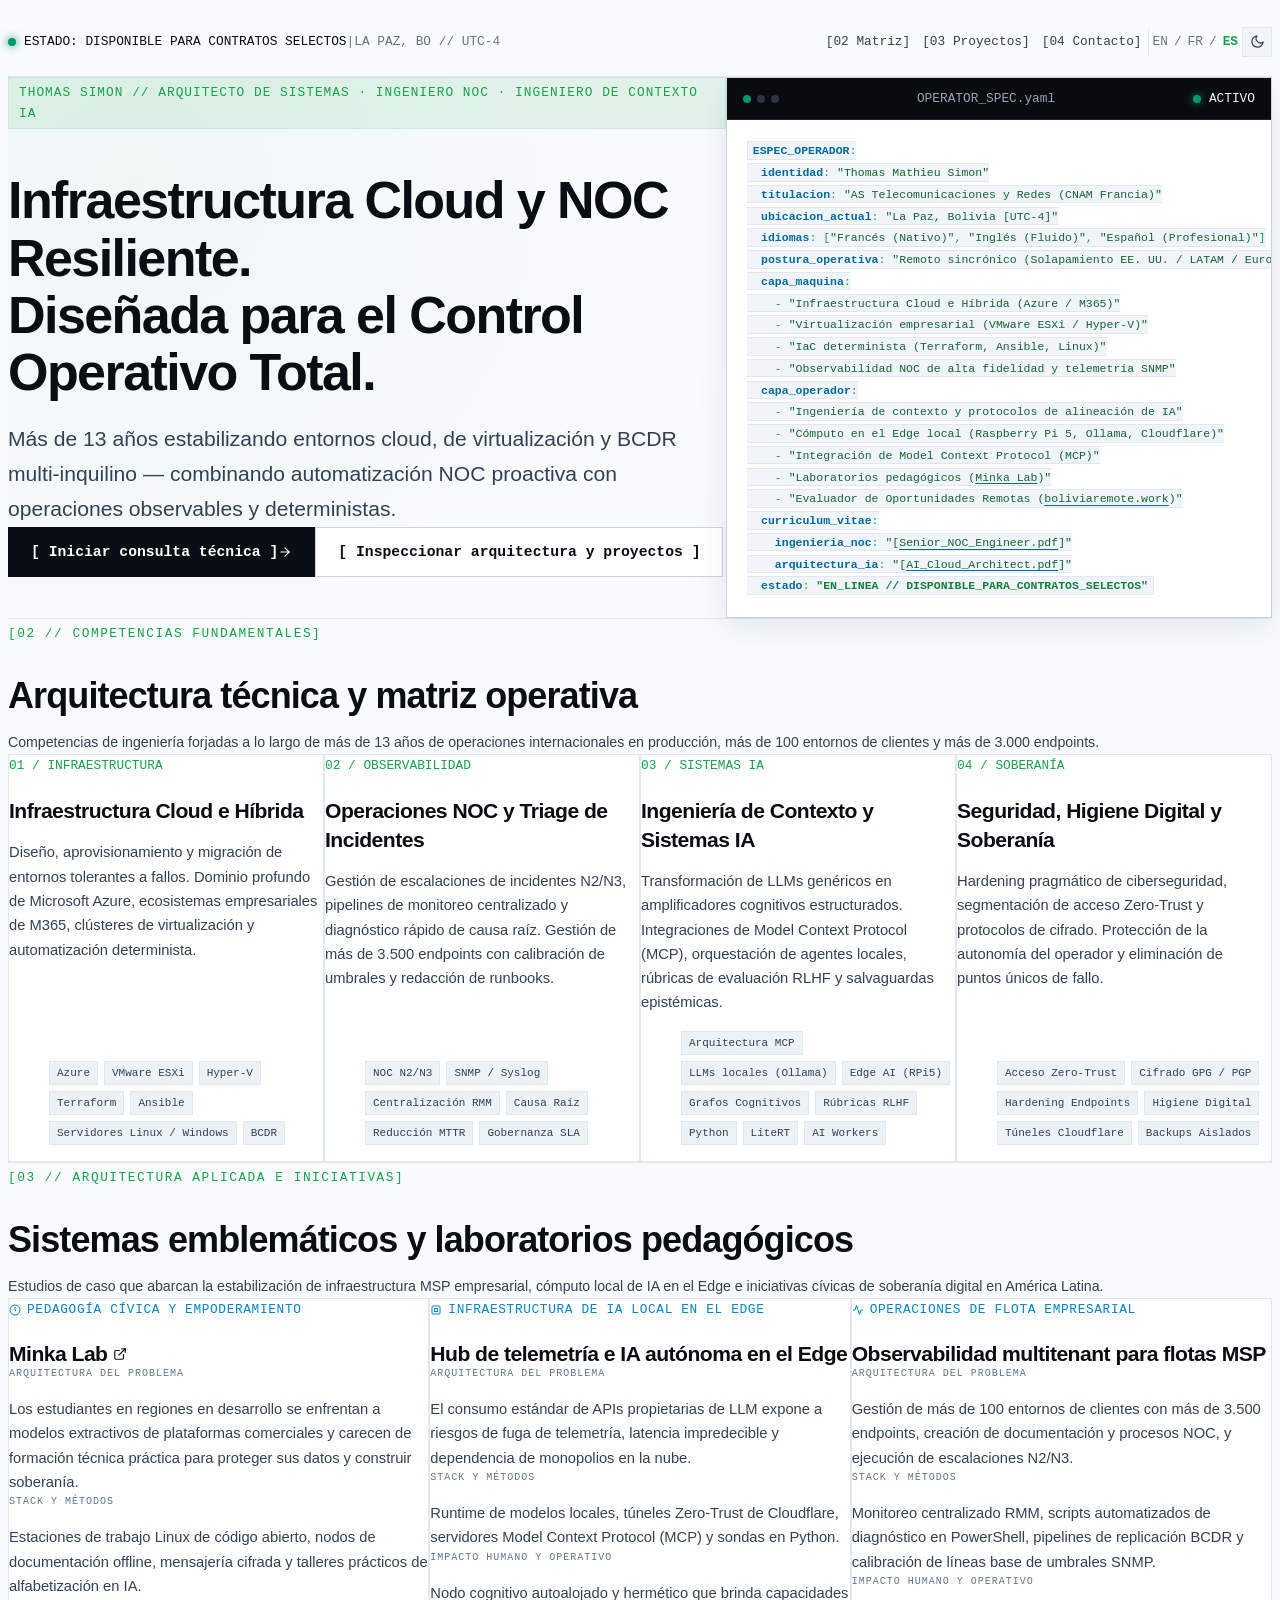
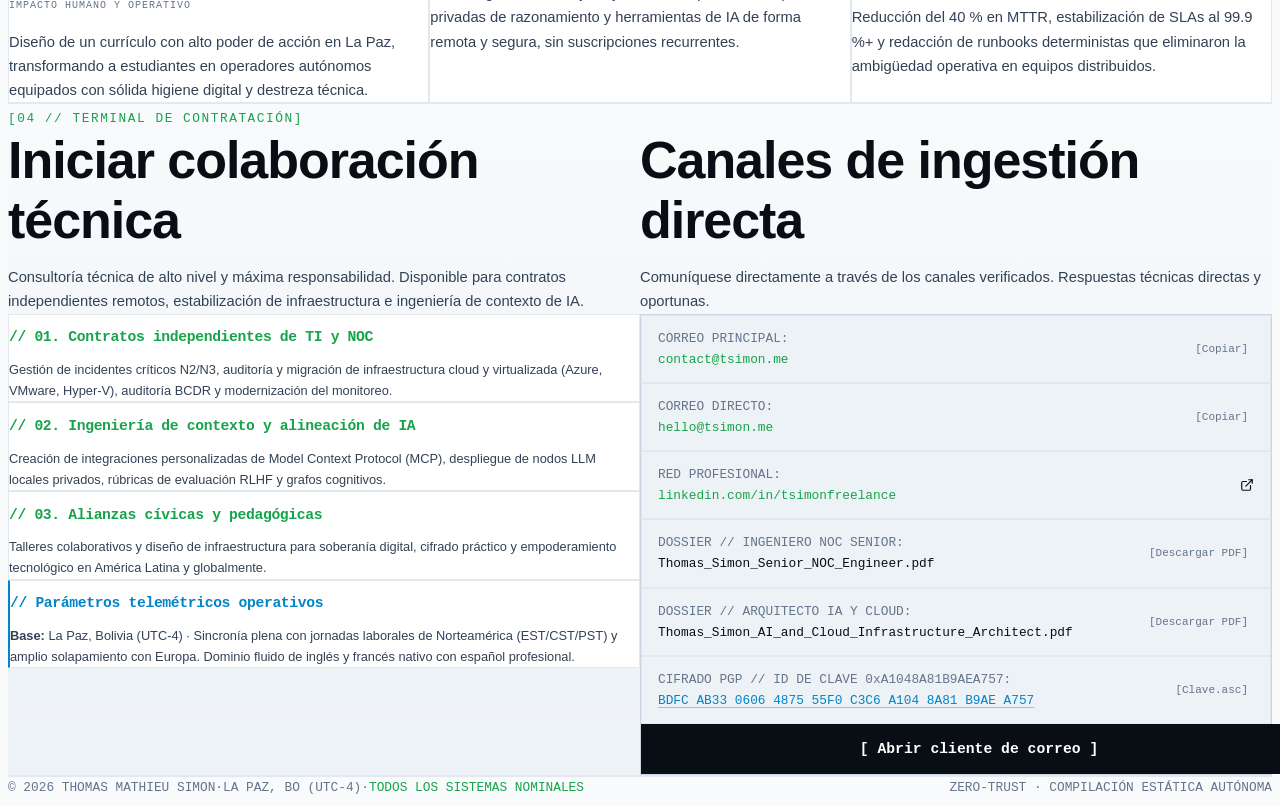
==== es.html @ 47bc8675 "Update EN/FR/ES hero copy, operator spec, footer, and responsive subtitles" ====
<!DOCTYPE html>
<html lang="es">
<head>
  <meta charset="UTF-8">
  <meta name="viewport" content="width=device-width, initial-scale=1.0">
  <title>Thomas Simon · Arquitecto de Sistemas · Ingeniero NOC · Ingeniero de Contexto IA</title>
  <meta name="description" content="Plataforma profesional de Thomas Mathieu Simon. Consultor Senior de TI, Ingeniero NOC y Arquitecto de Sistemas en la intersección de infraestructura cloud resiliente, observabilidad de redes centralizada e ingeniería de contexto de IA alineada al ser humano.">
  <meta name="author" content="Thomas Mathieu Simon">
  <meta name="keywords" content="Thomas Simon, Arquitecto de Sistemas, Ingeniero NOC, Ingeniero de Contexto IA, Infraestructura Cloud, VMware, Azure, MCP, Model Context Protocol, Terraform, Ansible, Linux, Observabilidad, La Paz Bolivia">

  <!-- Open Graph / Meta -->
  <meta property="og:type" content="website">
  <meta property="og:title" content="Thomas Simon · Arquitecto de Sistemas &amp; Ingeniero NOC">
  <meta property="og:description" content="Infraestructura Cloud y NOC Resiliente. Diseñada para el Control Operativo Total.">
  <meta property="og:url" content="https://tsimon.me/es.html">
  <meta property="og:locale" content="es_BO">

  <!-- Multilingual Alternates & Indexing -->
  <link rel="canonical" href="https://tsimon.me/es.html">
  <link rel="alternate" hreflang="en" href="index.html">
  <link rel="alternate" hreflang="fr" href="fr.html">
  <link rel="alternate" hreflang="es" href="es.html">
  <link rel="alternate" hreflang="x-default" href="index.html">
  <link rel="sitemap" type="application/xml" title="Sitemap" href="sitemap.xml">

  <!-- Favicons & App Manifest -->
  <link rel="icon" type="image/png" href="favicon-96x96.png" sizes="96x96">
  <link rel="icon" type="image/svg+xml" href="favicon.svg">
  <link rel="shortcut icon" href="favicon.ico">
  <link rel="apple-touch-icon" sizes="180x180" href="apple-touch-icon.png">
  <link rel="manifest" href="site.webmanifest">
  <meta name="theme-color" content="#090b0e">

  <!-- Anti-flicker Theme Ingestion -->
  <script>
    (function() {
      try {
        var saved = localStorage.getItem('tsimon-theme');
        var prefersLight = window.matchMedia && window.matchMedia('(prefers-color-scheme: light)').matches;
        if (saved === 'light' || (!saved && prefersLight)) {
          document.documentElement.setAttribute('data-theme', 'light');
        } else {
          document.documentElement.setAttribute('data-theme', 'dark');
        }
      } catch (e) {
        document.documentElement.setAttribute('data-theme', 'dark');
      }
    })();
  </script>

  <!-- Stylesheet -->
  <link rel="stylesheet" href="style.css">
</head>
<body>

  <!-- =========================================================================
       SECTION [00]: TOP UTILITY BAR & TELEMETRY
       ========================================================================= -->
  <header role="banner" class="top-bar">
    <div class="container">
      <div class="top-bar-inner">
        <div class="status-telemetry">
          <div class="status-pill" title="Disponibilidad operativa">
            <span class="status-indicator" aria-hidden="true"></span>
            <span>ESTADO: DISPONIBLE PARA CONTRATOS SELECTOS</span>
          </div>
          <span class="telemetry-meta" aria-hidden="true">|</span>
          <div class="telemetry-meta">
            <span>LA PAZ, BO // </span><span id="utc-clock">UTC-4</span>
          </div>
        </div>

        <nav class="top-nav" aria-label="Navegación principal">
          <ul class="top-nav-list">
            <li><a href="#matrix" class="top-nav-link">[02 Matriz]</a></li>
            <li><a href="#projects" class="top-nav-link">[03 Proyectos]</a></li>
            <li><a href="#contact" class="top-nav-link">[04 Contacto]</a></li>
          </ul>

          <div class="lang-indicator" title="Cambiar idioma">
            <a href="index.html" aria-label="English">EN</a> /
            <a href="fr.html" aria-label="Français">FR</a> /
            <a href="es.html" class="active" aria-label="Español">ES</a>
          </div>

          <button id="theme-toggle" class="theme-toggle-btn" aria-label="Cambiar a modo claro" title="Cambiar tema">
            <!-- Icono Sol (modo oscuro) -->
            <svg class="theme-icon-sun" width="15" height="15" viewBox="0 0 24 24" fill="none" stroke="currentColor" stroke-width="2" stroke-linecap="round" stroke-linejoin="round" aria-hidden="true">
              <circle cx="12" cy="12" r="5"></circle>
              <line x1="12" y1="1" x2="12" y2="3"></line>
              <line x1="12" y1="21" x2="12" y2="23"></line>
              <line x1="4.22" y1="4.22" x2="5.64" y2="5.64"></line>
              <line x1="18.36" y1="18.36" x2="19.78" y2="19.78"></line>
              <line x1="1" y1="12" x2="3" y2="12"></line>
              <line x1="21" y1="12" x2="23" y2="12"></line>
              <line x1="4.22" y1="19.78" x2="5.64" y2="18.36"></line>
              <line x1="18.36" y1="5.64" x2="19.78" y2="4.22"></line>
            </svg>
            <!-- Icono Luna (modo claro) -->
            <svg class="theme-icon-moon" width="15" height="15" viewBox="0 0 24 24" fill="none" stroke="currentColor" stroke-width="2" stroke-linecap="round" stroke-linejoin="round" aria-hidden="true">
              <path d="M21 12.79A9 9 0 1 1 11.21 3 7 7 0 0 0 21 12.79z"></path>
            </svg>
          </button>
        </nav>
      </div>
    </div>
  </header>

  <main id="main-content">

    <!-- =======================================================================
         SECTION [01]: HERO & POSITIONING HEADER
         ======================================================================= -->
    <section id="hero" class="hero-section" aria-labelledby="hero-heading">
      <div class="container">
        <div class="hero-grid">
          <div class="hero-content">
            <span class="hero-eyebrow">
              THOMAS SIMON // ARQUITECTO DE SISTEMAS · INGENIERO NOC · INGENIERO DE CONTEXTO IA
            </span>
            <h1 id="hero-heading" class="hero-title">
              Infraestructura Cloud y NOC Resiliente.<br>
              Diseñada para el Control Operativo Total.
            </h1>
            <p class="hero-lead">
              Más de 13 años estabilizando entornos cloud, de virtualización y BCDR multi-inquilino — combinando automatización NOC proactiva con operaciones observables y deterministas.
            </p>
            <div class="hero-actions">
              <a href="#contact" class="btn btn-primary">
                <span>[ Iniciar consulta técnica ]</span>
                <svg width="14" height="14" viewBox="0 0 24 24" fill="none" stroke="currentColor" stroke-width="2" stroke-linecap="round" stroke-linejoin="round" aria-hidden="true"><line x1="5" y1="12" x2="19" y2="12"></line><polyline points="12 5 19 12 12 19"></polyline></svg>
              </a>
              <a href="#projects" class="btn btn-secondary">
                <span>[ Inspeccionar arquitectura y proyectos ]</span>
              </a>
            </div>
          </div>

          <!-- Operator Specification Telemetry Card -->
          <aside class="operator-card" aria-label="Especificación del Operador">
            <div class="operator-card-header">
              <div class="terminal-dots" aria-hidden="true">
                <span class="terminal-dot active"></span>
                <span class="terminal-dot"></span>
                <span class="terminal-dot"></span>
              </div>
              <span>OPERATOR_SPEC.yaml</span>
              <span class="status-pill"><span class="status-indicator"></span>ACTIVO</span>
            </div>
            <pre class="operator-code-block"><code><span class="key">ESPEC_OPERADOR</span>:
  <span class="key">identidad</span>: <span class="string">"Thomas Mathieu Simon"</span>
  <span class="key">titulacion</span>: <span class="string">"AS Telecomunicaciones y Redes (CNAM Francia)"</span>
  <span class="key">ubicacion_actual</span>: <span class="string">"La Paz, Bolivia [UTC-4]"</span>
  <span class="key">idiomas</span>: [<span class="string">"Francés (Nativo)"</span>, <span class="string">"Inglés (Fluido)"</span>, <span class="string">"Español (Profesional)"</span>]
  <span class="key">postura_operativa</span>: <span class="string">"Remoto sincrónico (Solapamiento EE. UU. / LATAM / Europa)"</span>
  <span class="key">capa_maquina</span>:
    - <span class="string">"Infraestructura Cloud e Híbrida (Azure / M365)"</span>
    - <span class="string">"Virtualización empresarial (VMware ESXi / Hyper-V)"</span>
    - <span class="string">"IaC determinista (Terraform, Ansible, Linux)"</span>
    - <span class="string">"Observabilidad NOC de alta fidelidad y telemetría SNMP"</span>
  <span class="key">capa_operador</span>:
    - <span class="string">"Ingeniería de contexto y protocolos de alineación de IA"</span>
    - <span class="string">"Cómputo en el Edge local (Raspberry Pi 5, Ollama, Cloudflare)"</span>
    - <span class="string">"Integración de Model Context Protocol (MCP)"</span>
    - <span class="string">"Laboratorios pedagógicos (<a href="https://minkalab.net" target="_blank" rel="noopener noreferrer" class="code-link" title="Visitar Minka Lab">Minka Lab</a>)"</span>
    - <span class="string">"Evaluador de Oportunidades Remotas (<a href="https://boliviaremote.work" target="_blank" rel="noopener noreferrer" class="code-link" title="Visitar boliviaremote.work">boliviaremote.work</a>)"</span>
  <span class="key">curriculum_vitae</span>:
    <span class="key">ingenieria_noc</span>: <span class="string">"[<a href="assets/Thomas_Simon_Senior_NOC_Engineer.pdf" download class="code-link" title="Descargar CV Ingeniero NOC Senior (PDF)">Senior_NOC_Engineer.pdf</a>]"</span>
    <span class="key">arquitectura_ia</span>: <span class="string">"[<a href="assets/Thomas_Simon_AI_and_Cloud_Infrastructure_Architect.pdf" download class="code-link" title="Descargar CV Arquitecto IA y Cloud (PDF)">AI_Cloud_Architect.pdf</a>]"</span>
  <span class="key">estado</span>: <span class="highlight">"EN_LINEA // DISPONIBLE_PARA_CONTRATOS_SELECTOS"</span></code></pre>
          </aside>
        </div>
      </div>
    </section>

    <!-- =======================================================================
         SECTION [02]: CORE COMPETENCIES MATRIX
         ======================================================================= -->
    <section id="matrix" class="section-wrapper" aria-labelledby="matrix-heading">
      <div class="container">
        <header class="section-header">
          <span class="section-tag">[02 // COMPETENCIAS FUNDAMENTALES]</span>
          <h2 id="matrix-heading">Arquitectura técnica y matriz operativa</h2>
          <p class="section-subtitle">
            Competencias de ingeniería forjadas a lo largo de más de 13 años de operaciones internacionales en producción, más de 100 entornos de clientes y más de 3.000 endpoints.
          </p>
        </header>

        <div class="matrix-grid">
          <!-- Pillar 1 -->
          <article class="matrix-card">
            <span class="matrix-card-num">01 / INFRAESTRUCTURA</span>
            <h3 class="matrix-card-title">Infraestructura Cloud e Híbrida</h3>
            <p class="matrix-card-desc">
              Diseño, aprovisionamiento y migración de entornos tolerantes a fallos. Dominio profundo de Microsoft Azure, ecosistemas empresariales de M365, clústeres de virtualización y automatización determinista.
            </p>
            <ul class="tech-tags" aria-label="Tecnologías Cloud e Infraestructura">
              <li class="tech-tag">Azure</li>
              <li class="tech-tag">VMware ESXi</li>
              <li class="tech-tag">Hyper-V</li>
              <li class="tech-tag">Terraform</li>
              <li class="tech-tag">Ansible</li>
              <li class="tech-tag">Servidores Linux / Windows</li>
              <li class="tech-tag">BCDR</li>
            </ul>
          </article>

          <!-- Pillar 2 -->
          <article class="matrix-card">
            <span class="matrix-card-num">02 / OBSERVABILIDAD</span>
            <h3 class="matrix-card-title">Operaciones NOC y Triage de Incidentes</h3>
            <p class="matrix-card-desc">
              Gestión de escalaciones de incidentes N2/N3, pipelines de monitoreo centralizado y diagnóstico rápido de causa raíz. Gestión de más de 3.500 endpoints con calibración de umbrales y redacción de runbooks.
            </p>
            <ul class="tech-tags" aria-label="Tecnologías de Observabilidad y NOC">
              <li class="tech-tag">NOC N2/N3</li>
              <li class="tech-tag">SNMP / Syslog</li>
              <li class="tech-tag">Centralización RMM</li>
              <li class="tech-tag">Causa Raíz</li>
              <li class="tech-tag">Reducción MTTR</li>
              <li class="tech-tag">Gobernanza SLA</li>
            </ul>
          </article>

          <!-- Pillar 3 -->
          <article class="matrix-card">
            <span class="matrix-card-num">03 / SISTEMAS IA</span>
            <h3 class="matrix-card-title">Ingeniería de Contexto y Sistemas IA</h3>
            <p class="matrix-card-desc">
              Transformación de LLMs genéricos en amplificadores cognitivos estructurados. Integraciones de Model Context Protocol (MCP), orquestación de agentes locales, rúbricas de evaluación RLHF y salvaguardas epistémicas.
            </p>
            <ul class="tech-tags" aria-label="Tecnologías de Sistemas IA">
              <li class="tech-tag">Arquitectura MCP</li>
              <li class="tech-tag">LLMs locales (Ollama)</li>
              <li class="tech-tag">Edge AI (RPi5)</li>
              <li class="tech-tag">Grafos Cognitivos</li>
              <li class="tech-tag">Rúbricas RLHF</li>
              <li class="tech-tag">Python</li>
              <li class="tech-tag">LiteRT</li>
              <li class="tech-tag">AI Workers</li>
            </ul>
          </article>

          <!-- Pillar 4 -->
          <article class="matrix-card">
            <span class="matrix-card-num">04 / SOBERANÍA</span>
            <h3 class="matrix-card-title">Seguridad, Higiene Digital y Soberanía</h3>
            <p class="matrix-card-desc">
              Hardening pragmático de ciberseguridad, segmentación de acceso Zero-Trust y protocolos de cifrado. Protección de la autonomía del operador y eliminación de puntos únicos de fallo.
            </p>
            <ul class="tech-tags" aria-label="Tecnologías de Seguridad y Soberanía">
              <li class="tech-tag">Acceso Zero-Trust</li>
              <li class="tech-tag">Cifrado GPG / PGP</li>
              <li class="tech-tag">Hardening Endpoints</li>
              <li class="tech-tag">Higiene Digital</li>
              <li class="tech-tag">Túneles Cloudflare</li>
              <li class="tech-tag">Backups Aislados</li>
            </ul>
          </article>
        </div>
      </div>
    </section>

    <!-- =======================================================================
         SECTION [03]: FEATURED PROJECTS & LAB INITIATIVES
         ======================================================================= -->
    <section id="projects" class="section-wrapper" aria-labelledby="projects-heading">
      <div class="container">
        <header class="section-header">
          <span class="section-tag">[03 // ARQUITECTURA APLICADA E INICIATIVAS]</span>
          <h2 id="projects-heading">Sistemas emblemáticos y laboratorios pedagógicos</h2>
          <p class="section-subtitle">
            Estudios de caso que abarcan la estabilización de infraestructura MSP empresarial, cómputo local de IA en el Edge e iniciativas cívicas de soberanía digital en América Latina.
          </p>
        </header>

        <div class="projects-grid">
          <!-- Project 1 -->
          <article class="project-card">
            <span class="project-category">
              <svg width="12" height="12" viewBox="0 0 24 24" fill="none" stroke="currentColor" stroke-width="2" aria-hidden="true"><circle cx="12" cy="12" r="10"></circle><polyline points="12 6 12 12 14 14"></polyline></svg>
              Pedagogía Cívica y Empoderamiento
            </span>
            <h3 class="project-title">
              <a href="https://minkalab.net" target="_blank" rel="noopener noreferrer" title="Visitar Minka Lab (Enlace externo)">
                <span>Minka Lab</span>
                <svg width="14" height="14" viewBox="0 0 24 24" fill="none" stroke="currentColor" stroke-width="2" stroke-linecap="round" stroke-linejoin="round" aria-hidden="true"><path d="M18 13v6a2 2 0 0 1-2 2H5a2 2 0 0 1-2-2V8a2 2 0 0 1 2-2h6"></path><polyline points="15 3 21 3 21 9"></polyline><line x1="10" y1="14" x2="21" y2="3"></line></svg>
              </a>
            </h3>
            <div class="project-meta-block">
              <span class="meta-label">Arquitectura del problema</span>
              <p class="meta-content">
                Los estudiantes en regiones en desarrollo se enfrentan a modelos extractivos de plataformas comerciales y carecen de formación técnica práctica para proteger sus datos y construir soberanía.
              </p>
            </div>
            <div class="project-meta-block">
              <span class="meta-label">Stack y Métodos</span>
              <p class="meta-content">
                Estaciones de trabajo Linux de código abierto, nodos de documentación offline, mensajería cifrada y talleres prácticos de alfabetización en IA.
              </p>
            </div>
            <div class="project-meta-block">
              <span class="meta-label">Impacto humano y operativo</span>
              <p class="meta-content">
                Diseño de un currículo con alto poder de acción en La Paz, transformando a estudiantes en operadores autónomos equipados con sólida higiene digital y destreza técnica.
              </p>
            </div>
          </article>

          <!-- Project 2 -->
          <article class="project-card">
            <span class="project-category">
              <svg width="12" height="12" viewBox="0 0 24 24" fill="none" stroke="currentColor" stroke-width="2" aria-hidden="true"><rect x="4" y="4" width="16" height="16" rx="2" ry="2"></rect><rect x="9" y="9" width="6" height="6"></rect></svg>
              Infraestructura de IA local en el Edge
            </span>
            <h3 class="project-title">Hub de telemetría e IA autónoma en el Edge</h3>
            <div class="project-meta-block">
              <span class="meta-label">Arquitectura del problema</span>
              <p class="meta-content">
                El consumo estándar de APIs propietarias de LLM expone a riesgos de fuga de telemetría, latencia impredecible y dependencia de monopolios en la nube.
              </p>
            </div>
            <div class="project-meta-block">
              <span class="meta-label">Stack y Métodos</span>
              <p class="meta-content">
                Runtime de modelos locales, túneles Zero-Trust de Cloudflare, servidores Model Context Protocol (MCP) y sondas en Python.
              </p>
            </div>
            <div class="project-meta-block">
              <span class="meta-label">Impacto humano y operativo</span>
              <p class="meta-content">
                Nodo cognitivo autoalojado y hermético que brinda capacidades privadas de razonamiento y herramientas de IA de forma remota y segura, sin suscripciones recurrentes.
              </p>
            </div>
          </article>

          <!-- Project 3 -->
          <article class="project-card">
            <span class="project-category">
              <svg width="12" height="12" viewBox="0 0 24 24" fill="none" stroke="currentColor" stroke-width="2" aria-hidden="true"><path d="M22 12h-4l-3 9L9 3l-3 9H2"></path></svg>
              Operaciones de Flota Empresarial
            </span>
            <h3 class="project-title">Observabilidad multitenant para flotas MSP</h3>
            <div class="project-meta-block">
              <span class="meta-label">Arquitectura del problema</span>
              <p class="meta-content">
                Gestión de más de 100 entornos de clientes con más de 3.500 endpoints, creación de documentación y procesos NOC, y ejecución de escalaciones N2/N3.
              </p>
            </div>
            <div class="project-meta-block">
              <span class="meta-label">Stack y Métodos</span>
              <p class="meta-content">
                Monitoreo centralizado RMM, scripts automatizados de diagnóstico en PowerShell, pipelines de replicación BCDR y calibración de líneas base de umbrales SNMP.
              </p>
            </div>
            <div class="project-meta-block">
              <span class="meta-label">Impacto humano y operativo</span>
              <p class="meta-content">
                Reducción del 40 % en MTTR, estabilización de SLAs al 99.9 %+ y redacción de runbooks deterministas que eliminaron la ambigüedad operativa en equipos distribuidos.
              </p>
            </div>
          </article>
        </div>
      </div>
    </section>

    <!-- =======================================================================
         SECTION [04]: CONTACT & ENGAGEMENT TERMINAL
         ======================================================================= -->
    <section id="contact" class="section-wrapper contact-section" aria-labelledby="contact-heading">
      <div class="container">
        <div class="contact-section-tag">
          <span class="section-tag">[04 // TERMINAL DE CONTRATACIÓN]</span>
        </div>

        <div class="contact-grid">
          <!-- Left Column: Iniciar colaboración técnica -->
          <div class="contact-col contact-left-col">
            <header class="contact-col-header">
              <h2 id="contact-heading" class="contact-title">Iniciar colaboración técnica</h2>
              <p class="contact-subtitle">
                Consultoría técnica de alto nivel y máxima responsabilidad. Disponible para contratos independientes remotos, estabilización de infraestructura e ingeniería de contexto de IA.
              </p>
            </header>

            <!-- Engagement Models -->
            <div class="engagement-models">
              <div class="engagement-model-card">
                <h3 class="engagement-model-title">// 01. Contratos independientes de TI y NOC</h3>
                <p class="engagement-model-desc">
                  Gestión de incidentes críticos N2/N3, auditoría y migración de infraestructura cloud y virtualizada (Azure, VMware, Hyper-V), auditoría BCDR y modernización del monitoreo.
                </p>
              </div>

              <div class="engagement-model-card">
                <h3 class="engagement-model-title">// 02. Ingeniería de contexto y alineación de IA</h3>
                <p class="engagement-model-desc">
                  Creación de integraciones personalizadas de Model Context Protocol (MCP), despliegue de nodos LLM locales privados, rúbricas de evaluación RLHF y grafos cognitivos.
                </p>
              </div>

              <div class="engagement-model-card">
                <h3 class="engagement-model-title">// 03. Alianzas cívicas y pedagógicas</h3>
                <p class="engagement-model-desc">
                  Talleres colaborativos y diseño de infraestructura para soberanía digital, cifrado práctico y empoderamiento tecnológico en América Latina y globalmente.
                </p>
              </div>

              <div class="engagement-model-card" style="border-left: 2px solid var(--accent-cyan);">
                <h3 class="engagement-model-title" style="color: var(--accent-cyan);">// Parámetros telemétricos operativos</h3>
                <p class="engagement-model-desc">
                  <strong>Base:</strong> La Paz, Bolivia (UTC-4) · Sincronía plena con jornadas laborales de Norteamérica (EST/CST/PST) y amplio solapamiento con Europa. Dominio fluido de inglés y francés nativo con español profesional.
                </p>
              </div>
            </div>
          </div>

          <!-- Right Column: Canales de ingestión directa -->
          <div class="contact-col contact-right-col">
            <header class="contact-col-header">
              <h3 class="contact-title channels-title">Canales de ingestión directa</h3>
              <p class="contact-subtitle channels-subtitle">
                Comuníquese directamente a través de los canales verificados. Respuestas técnicas directas y oportunas.
              </p>
            </header>

            <div class="contact-channels-card">
              <div class="channels-list">
                <!-- Primary Email -->
                <div class="channel-item">
                  <div>
                    <span class="channel-label">CORREO PRINCIPAL:</span><br>
                    <a href="mailto:contact@tsimon.me" class="channel-value">contact@tsimon.me</a>
                  </div>
                  <button type="button" class="copy-btn" data-copy="contact@tsimon.me" aria-label="Copiar correo principal">[Copiar]</button>
                </div>

                <!-- Secondary Email -->
                <div class="channel-item">
                  <div>
                    <span class="channel-label">CORREO DIRECTO:</span><br>
                    <a href="mailto:hello@tsimon.me" class="channel-value">hello@tsimon.me</a>
                  </div>
                  <button type="button" class="copy-btn" data-copy="hello@tsimon.me" aria-label="Copiar correo directo">[Copiar]</button>
                </div>

                <!-- LinkedIn -->
                <a href="https://www.linkedin.com/in/tsimonfreelance/" target="_blank" rel="noopener noreferrer" class="channel-item">
                  <div>
                    <span class="channel-label">RED PROFESIONAL:</span><br>
                    <span class="channel-value">linkedin.com/in/tsimonfreelance</span>
                  </div>
                  <svg width="14" height="14" viewBox="0 0 24 24" fill="none" stroke="currentColor" stroke-width="2" stroke-linecap="round" stroke-linejoin="round" aria-hidden="true"><path d="M18 13v6a2 2 0 0 1-2 2H5a2 2 0 0 1-2-2V8a2 2 0 0 1 2-2h6"></path><polyline points="15 3 21 3 21 9"></polyline><line x1="10" y1="14" x2="21" y2="3"></line></svg>
                </a>

                <!-- Dossier verificado: Ingeniero NOC Senior -->
                <div class="channel-item">
                  <div>
                    <span class="channel-label">DOSSIER // INGENIERO NOC SENIOR:</span><br>
                    <span class="channel-value" style="color: var(--text-primary);">Thomas_Simon_Senior_NOC_Engineer.pdf</span>
                  </div>
                  <a href="assets/Thomas_Simon_Senior_NOC_Engineer.pdf" download class="copy-btn" title="Descargar CV Ingeniero NOC Senior (PDF)">[Descargar PDF]</a>
                </div>

                <!-- Dossier verificado: Arquitecto IA y Cloud -->
                <div class="channel-item">
                  <div>
                    <span class="channel-label">DOSSIER // ARQUITECTO IA Y CLOUD:</span><br>
                    <span class="channel-value" style="color: var(--text-primary);">Thomas_Simon_AI_and_Cloud_Infrastructure_Architect.pdf</span>
                  </div>
                  <a href="assets/Thomas_Simon_AI_and_Cloud_Infrastructure_Architect.pdf" download class="copy-btn" title="Descargar CV Arquitecto IA y Cloud (PDF)">[Descargar PDF]</a>
                </div>

                <!-- Cifrado PGP y Huella Digital -->
                <div class="channel-item">
                  <div style="min-width: 0;">
                    <span class="channel-label">CIFRADO PGP // ID DE CLAVE 0xA1048A81B9AEA757:</span><br>
                    <a href="assets/Thomas M. Simon ts67200@gmail.com-(0xA1048A81B9AEA757)-public.asc" download="Thomas_M_Simon_0xA1048A81B9AEA757_public.asc" class="channel-value pgp-link" title="Descargar clave pública PGP (.asc)">
                      BDFC AB33 0606 4875 55F0 C3C6 A104 8A81 B9AE A757
                    </a>
                  </div>
                  <a href="assets/Thomas M. Simon ts67200@gmail.com-(0xA1048A81B9AEA757)-public.asc" download="Thomas_M_Simon_0xA1048A81B9AEA757_public.asc" class="copy-btn" title="Descargar clave pública PGP (.asc)">[Clave.asc]</a>
                </div>
              </div>

              <a href="mailto:contact@tsimon.me?subject=Consulta%20de%20consultoria%20tecnica%20-%20tsimon.me" class="btn btn-primary" style="width: 100%;">
                <span>[ Abrir cliente de correo ]</span>
              </a>
            </div>
          </div>
        </div>
      </div>
    </section>
  </main>

  <!-- =========================================================================
       FOOTER
       ========================================================================= -->
  <footer role="contentinfo" class="site-footer">
    <div class="container">
      <div class="footer-inner">
        <div class="footer-creds">
          <span>&copy; 2026 THOMAS MATHIEU SIMON</span>
          <span aria-hidden="true">·</span>
          <span>LA PAZ, BO (UTC-4)</span>
          <span aria-hidden="true">·</span>
          <span style="color: var(--accent-lime);">TODOS LOS SISTEMAS NOMINALES</span>
        </div>
        <div>
          <span>ZERO-TRUST · COMPILACIÓN ESTÁTICA AUTÓNOMA</span>
        </div>
      </div>
    </div>
  </footer>

  <!-- Toast Notification Element -->
  <div id="toast" class="toast" role="status" aria-live="polite" aria-atomic="true"></div>

  <!-- Telemetry & Interaction Scripts -->
  <script src="script.js" defer></script>
</body>
</html>
---- style.css ----
/* ==========================================================================
   TSIMON.ME — HUMAN-CONTEXT ARCHITECTURE DESIGN SYSTEM
   Author: Thomas Mathieu Simon
   Version: 2.0.0 (Production Specification)
   Aesthetic: Technical Monograph & Systems Telemetry
   ========================================================================== */

/* --------------------------------------------------------------------------
   1. DESIGN TOKENS & SYSTEM VARIABLES
   -------------------------------------------------------------------------- */
:root {
  /* Default Dark Mode Surface & Base Neutrals */
  --bg-base: #090b0e;
  --bg-surface: #10141b;
  --bg-surface-elevated: #161c26;
  --bg-surface-subtle: #0d1117;
  --bg-code: #0a0d12;
  --top-bar-bg: rgba(9, 11, 14, 0.92);
  --hero-gradient: radial-gradient(circle at 10% 20%, rgba(166, 245, 39, 0.03) 0%, transparent 40%),
                   radial-gradient(circle at 90% 80%, rgba(56, 189, 248, 0.03) 0%, transparent 40%);
  --contact-gradient: linear-gradient(180deg, var(--bg-base) 0%, #0d1219 100%);
  --card-shadow: 0 12px 32px rgba(0, 0, 0, 0.4);
  --selection-bg: var(--accent-lime);
  --selection-color: #000;

  /* Borders & Structural Dividers */
  --border-subtle: #1c2430;
  --border-medium: #2a3648;
  --border-strong: #3d4e68;
  --border-highlight: #a6f527;

  /* Typographic Contrast Hierarchy */
  --text-primary: #f1f5f9;
  --text-secondary: #94a3b8;
  --text-muted: #627288;
  --text-accent: #a6f527;
  --text-code: #e2e8f0;

  /* Telemetry & State Accent Tokens */
  --accent-lime: #a6f527;
  --accent-lime-dim: rgba(166, 245, 39, 0.12);
  --accent-emerald: #10b981;
  --accent-emerald-dim: rgba(16, 185, 129, 0.15);
  --accent-cyan: #38bdf8;
  --accent-cyan-dim: rgba(56, 189, 248, 0.12);
  --accent-amber: #f59e0b;
  --accent-amber-dim: rgba(245, 158, 11, 0.12);

  /* Typography Stacks */
  --font-sans: 'Inter', -apple-system, BlinkMacSystemFont, 'Segoe UI', Roboto, Helvetica, Arial, sans-serif;
  --font-mono: 'JetBrains Mono', 'SF Mono', 'Cascadia Code', 'Fira Code', 'Consolas', monospace;

  /* Fluid Scale (clamp) */
  --text-xs: clamp(0.72rem, 0.68rem + 0.2vw, 0.8rem);
  --text-sm: clamp(0.82rem, 0.78rem + 0.25vw, 0.92rem);
  --text-base: clamp(0.98rem, 0.92rem + 0.3vw, 1.08rem);
  --text-md: clamp(1.15rem, 1.05rem + 0.5vw, 1.32rem);
  --text-lg: clamp(1.35rem, 1.2rem + 0.75vw, 1.65rem);
  --text-xl: clamp(1.75rem, 1.5rem + 1.25vw, 2.25rem);
  --text-2xl: clamp(2.2rem, 1.8rem + 2vw, 3.25rem);

  /* Line Heights */
  --leading-tight: 1.15;
  --leading-snug: 1.35;
  --leading-normal: 1.65;
  --leading-relaxed: 1.8;
}

/* Light Theme Design System (Technical Monograph & Crisp Paper) */
[data-theme="light"] {
  --bg-base: #f8fafc;
  --bg-surface: #ffffff;
  --bg-surface-elevated: #f1f5f9;
  --bg-surface-subtle: #edf2f7;
  --bg-code: #0b0f17;
  --top-bar-bg: rgba(248, 250, 252, 0.94);
  --hero-gradient: radial-gradient(circle at 10% 20%, rgba(22, 163, 74, 0.04) 0%, transparent 40%),
                   radial-gradient(circle at 90% 80%, rgba(2, 132, 199, 0.04) 0%, transparent 40%);
  --contact-gradient: linear-gradient(180deg, var(--bg-base) 0%, #edf2f7 100%);
  --card-shadow: 0 8px 24px rgba(15, 23, 42, 0.06);
  --selection-bg: #86efac;
  --selection-color: #090d14;

  --border-subtle: #e2e8f0;
  --border-medium: #cbd5e1;
  --border-strong: #94a3b8;
  --border-highlight: #15803d;

  --text-primary: #090d14;
  --text-secondary: #334155;
  --text-muted: #64748b;
  --text-accent: #15803d;
  --text-code: #e2e8f0;

  --accent-lime: #16a34a;
  --accent-lime-dim: rgba(22, 163, 74, 0.1);
  --accent-emerald: #059669;
  --accent-emerald-dim: rgba(5, 150, 105, 0.12);
  --accent-cyan: #0284c7;
  --accent-cyan-dim: rgba(2, 132, 199, 0.1);
  --accent-amber: #b45309;
  --accent-amber-dim: rgba(180, 83, 9, 0.1);
}

  /* Spacing Rhythm */
  --space-2xs: 4px;
  --space-xs: 8px;
  --space-sm: 16px;
  --space-md: 24px;
  --space-lg: 32px;
  --space-xl: 48px;
  --space-2xl: 64px;
  --space-3xl: 96px;

  /* Structural Constraints */
  --container-max: 1240px;
  --container-narrow: 860px;
  --radius-xs: 2px;
  --radius-sm: 4px;
  --radius-md: 8px;
  --radius-lg: 12px;

  /* Transitions */
  --transition-fast: 150ms cubic-bezier(0.16, 1, 0.3, 1);
  --transition-base: 250ms cubic-bezier(0.16, 1, 0.3, 1);
}

/* --------------------------------------------------------------------------
   2. HIGH-RIGOR RESET & BASE STYLES
   -------------------------------------------------------------------------- */
*, *::before, *::after {
  box-sizing: border-box;
  margin: 0;
  padding: 0;
}

html {
  font-family: var(--font-sans);
  font-size: 16px;
  line-height: var(--leading-normal);
  color: var(--text-primary);
  background-color: var(--bg-base);
  scroll-behavior: smooth;
  scroll-padding-top: 80px;
  -webkit-font-smoothing: antialiased;
  -moz-osx-font-smoothing: grayscale;
}

body {
  min-height: 100vh;
  display: flex;
  flex-direction: column;
  background-color: var(--bg-base);
  color: var(--text-primary);
  overflow-x: hidden;
  transition: background-color 200ms ease, color 200ms ease;
}

::selection {
  background: var(--selection-bg);
  color: var(--selection-color);
}

/* Scrollbar */
::-webkit-scrollbar {
  width: 8px;
}
::-webkit-scrollbar-track {
  background: var(--bg-base);
}
::-webkit-scrollbar-thumb {
  background: var(--border-medium);
  border-radius: var(--radius-xs);
}
::-webkit-scrollbar-thumb:hover {
  background: var(--border-strong);
}

/* --------------------------------------------------------------------------
   3. TYPOGRAPHY & TEXT ELEMENTS
   -------------------------------------------------------------------------- */
h1, h2, h3, h4 {
  font-family: var(--font-sans);
  color: var(--text-primary);
  font-weight: 700;
  line-height: var(--leading-tight);
  letter-spacing: -0.025em;
}

h1 {
  font-size: var(--text-2xl);
  margin-bottom: var(--space-md);
}

h2 {
  font-size: var(--text-xl);
  margin-bottom: var(--space-sm);
}

h3 {
  font-size: var(--text-lg);
  margin-bottom: var(--space-xs);
}

h4 {
  font-size: var(--text-md);
  margin-bottom: var(--space-xs);
}

p {
  font-size: var(--text-base);
  color: var(--text-secondary);
  line-height: var(--leading-normal);
  margin-bottom: var(--space-md);
}

p.lead {
  font-size: var(--text-md);
  line-height: var(--leading-snug);
  color: var(--text-primary);
  font-weight: 400;
}

a {
  color: var(--text-primary);
  text-decoration: none;
  transition: color var(--transition-fast), border-color var(--transition-fast);
}

a:hover {
  color: var(--accent-lime);
}

a.inline-link {
  color: var(--accent-lime);
  text-decoration: underline;
  text-decoration-thickness: 1px;
  text-underline-offset: 4px;
  transition: color var(--transition-fast);
}

a.inline-link:hover {
  color: var(--accent-cyan);
}

code, kbd, samp, pre {
  font-family: var(--font-mono);
  font-size: 0.9em;
}

code {
  background: var(--bg-surface-elevated);
  border: 1px solid var(--border-subtle);
  color: var(--accent-lime);
  padding: 0.15em 0.4em;
  border-radius: var(--radius-xs);
}

/* --------------------------------------------------------------------------
   4. LAYOUT & CONTAINER MECHANICS
   -------------------------------------------------------------------------- */
.container {
  width: 100%;
  max-width: var(--container-max);
  margin-left: auto;
  margin-right: auto;
  padding-left: var(--space-md);
  padding-right: var(--space-md);
}

.container-narrow {
  width: 100%;
  max-width: var(--container-narrow);
  margin-left: auto;
  margin-right: auto;
  padding-left: var(--space-md);
  padding-right: var(--space-md);
}

.section-wrapper {
  padding-top: var(--space-3xl);
  padding-bottom: var(--space-3xl);
  border-bottom: 1px solid var(--border-subtle);
}

.section-header {
  margin-bottom: var(--space-2xl);
  container-type: inline-size;
}

.section-tag {
  display: inline-flex;
  align-items: center;
  gap: var(--space-xs);
  font-family: var(--font-mono);
  font-size: var(--text-xs);
  letter-spacing: 0.12em;
  text-transform: uppercase;
  color: var(--accent-lime);
  margin-bottom: var(--space-xs);
}

.section-subtitle {
  font-size: clamp(0.84rem, 1.3vw, 1.02rem);
  font-size: clamp(0.84rem, 1.32cqi, 1.02rem);
  color: var(--text-secondary);
  max-width: 100%;
  line-height: var(--leading-normal);
  text-wrap: balance;
}

html[lang="fr"] .section-subtitle {
  font-size: clamp(0.82rem, 1.04vw, 0.98rem);
  font-size: clamp(0.82rem, 1.04cqi, 0.98rem);
}

html[lang="es"] .section-subtitle {
  font-size: clamp(0.82rem, 1.12vw, 0.98rem);
  font-size: clamp(0.82rem, 1.12cqi, 0.98rem);
}

/* --------------------------------------------------------------------------
   5. TOP UTILITY BAR (SECTION 00)
   -------------------------------------------------------------------------- */
.top-bar {
  position: sticky;
  top: 0;
  z-index: 1000;
  width: 100%;
  background: var(--top-bar-bg);
  backdrop-filter: blur(12px);
  -webkit-backdrop-filter: blur(12px);
  border-bottom: 1px solid var(--border-subtle);
  font-family: var(--font-mono);
  font-size: var(--text-xs);
  padding-top: 6px;
  padding-bottom: 6px;
  transition: background-color 200ms ease, border-color 200ms ease;
}

.top-bar-inner {
  display: flex;
  align-items: center;
  justify-content: space-between;
  min-height: 48px;
  padding-top: 4px;
  padding-bottom: 4px;
  gap: var(--space-md);
}

.status-telemetry {
  display: flex;
  align-items: center;
  gap: var(--space-md);
  flex-wrap: wrap;
  line-height: 1.5;
}

.status-pill {
  display: inline-flex;
  align-items: center;
  gap: 8px;
  color: var(--text-primary);
  font-weight: 500;
  line-height: 1.5;
}

.status-indicator {
  width: 8px;
  height: 8px;
  border-radius: 50%;
  background-color: var(--accent-emerald);
  box-shadow: 0 0 8px var(--accent-emerald);
  animation: pulse-dot 2.5s infinite;
  flex-shrink: 0;
}

@keyframes pulse-dot {
  0% { transform: scale(0.95); opacity: 0.8; }
  50% { transform: scale(1.2); opacity: 1; }
  100% { transform: scale(0.95); opacity: 0.8; }
}

.telemetry-meta {
  color: var(--text-muted);
  line-height: 1.5;
}

.top-nav {
  display: flex;
  align-items: center;
  gap: var(--space-md);
}

.top-nav-list {
  display: flex;
  align-items: center;
  list-style: none;
  gap: var(--space-sm);
}

.top-nav-link {
  color: var(--text-secondary);
  padding: 4px 6px;
  border-radius: var(--radius-xs);
  transition: all var(--transition-fast);
}

.top-nav-link:hover {
  color: var(--accent-lime);
  background: var(--bg-surface-elevated);
}

.lang-indicator {
  padding-left: var(--space-sm);
  border-left: 1px solid var(--border-subtle);
  color: var(--text-muted);
  display: inline-flex;
  align-items: center;
  gap: 2px;
}

.lang-indicator a {
  color: var(--text-muted);
  text-decoration: none;
  padding: 2px 4px;
  border-radius: var(--radius-xs);
  transition: color var(--transition-fast), background-color var(--transition-fast);
}

.lang-indicator a:hover {
  color: var(--accent-lime);
  background: var(--bg-surface-elevated);
}

.lang-indicator a.active {
  color: var(--accent-lime);
  font-weight: 700;
}

/* Theme Toggle Button */
.theme-toggle-btn {
  display: inline-flex;
  align-items: center;
  justify-content: center;
  background: var(--bg-surface-elevated);
  border: 1px solid var(--border-subtle);
  color: var(--text-secondary);
  width: 30px;
  height: 30px;
  border-radius: var(--radius-xs);
  cursor: pointer;
  transition: all var(--transition-fast);
  padding: 0;
  margin-left: var(--space-xs);
  flex-shrink: 0;
}

.theme-toggle-btn:hover {
  color: var(--accent-lime);
  border-color: var(--border-medium);
  transform: translateY(-1px);
}

/* Dynamic Sun/Moon visibility */
[data-theme="dark"] .theme-icon-sun {
  display: block;
}
[data-theme="dark"] .theme-icon-moon {
  display: none;
}
[data-theme="light"] .theme-icon-sun {
  display: none;
}
[data-theme="light"] .theme-icon-moon {
  display: block;
}

/* --------------------------------------------------------------------------
   6. HERO & OPERATOR SPEC CARD (SECTION 01)
   -------------------------------------------------------------------------- */
.hero-section {
  padding-top: calc(var(--space-3xl) + var(--space-md));
  padding-bottom: var(--space-3xl);
  border-bottom: 1px solid var(--border-subtle);
  background: var(--hero-gradient);
  transition: background 200ms ease;
}

.hero-grid {
  display: grid;
  grid-template-columns: 1.25fr 0.95fr;
  gap: var(--space-2xl);
  align-items: start;
}

.hero-eyebrow {
  display: inline-block;
  font-family: var(--font-mono);
  font-size: var(--text-xs);
  letter-spacing: 0.08em;
  color: var(--accent-lime);
  background: var(--accent-lime-dim);
  border: 1px solid var(--accent-lime-dim);
  padding: 4px 10px;
  border-radius: var(--radius-xs);
  margin-bottom: var(--space-md);
}

.hero-title {
  font-size: var(--text-2xl);
  font-weight: 800;
  letter-spacing: -0.03em;
  line-height: 1.1;
  color: var(--text-primary);
  margin-bottom: var(--space-md);
}

.hero-lead {
  font-size: var(--text-md);
  line-height: var(--leading-normal);
  color: var(--text-secondary);
  margin-bottom: var(--space-xl);
}

.hero-actions {
  display: flex;
  align-items: center;
  gap: var(--space-md);
  flex-wrap: wrap;
}

/* Buttons */
.btn {
  display: inline-flex;
  align-items: center;
  justify-content: center;
  gap: var(--space-xs);
  font-family: var(--font-mono);
  font-size: var(--text-sm);
  font-weight: 600;
  padding: 12px 22px;
  border-radius: var(--radius-sm);
  cursor: pointer;
  transition: all var(--transition-fast);
  text-decoration: none;
  border: 1px solid transparent;
}

.btn-primary {
  background: var(--accent-lime);
  color: #000;
  border-color: var(--accent-lime);
}

.btn-primary:hover {
  background: #b9ff3d;
  color: #000;
  transform: translateY(-1px);
  box-shadow: 0 4px 16px rgba(166, 245, 39, 0.2);
}

[data-theme="light"] .btn-primary {
  background: #090d14;
  color: #ffffff;
  border-color: #090d14;
}

[data-theme="light"] .btn-primary:hover {
  background: #1e293b;
  color: #ffffff;
  box-shadow: 0 4px 16px rgba(0, 0, 0, 0.15);
}

.btn-secondary {
  background: var(--bg-surface);
  color: var(--text-primary);
  border-color: var(--border-medium);
}

.btn-secondary:hover {
  background: var(--bg-surface-elevated);
  border-color: var(--border-strong);
  color: var(--text-primary);
  transform: translateY(-1px);
}

/* Operator Telemetry Card */
.operator-card {
  background: var(--bg-surface);
  border: 1px solid var(--border-medium);
  border-radius: var(--radius-md);
  overflow: hidden;
  box-shadow: var(--card-shadow);
  transition: background-color 200ms ease, border-color 200ms ease, box-shadow 200ms ease;
}

.operator-card-header {
  display: flex;
  align-items: center;
  justify-content: space-between;
  background: #090b0e;
  padding: 10px 16px;
  border-bottom: 1px solid #1c2430;
  font-family: var(--font-mono);
  font-size: var(--text-xs);
  color: #94a3b8;
}

.operator-card-header .status-pill {
  color: #f1f5f9;
}

.terminal-dots {
  display: flex;
  gap: 6px;
}

.terminal-dot {
  width: 8px;
  height: 8px;
  border-radius: 50%;
  background: #2a3648;
}

.terminal-dot.active {
  background: var(--accent-emerald);
}

.operator-code-block {
  padding: 20px;
  margin: 0;
  background: var(--bg-code);
  font-family: var(--font-mono);
  font-size: var(--text-xs);
  line-height: 1.7;
  color: var(--text-code);
  overflow-x: auto;
  transition: background-color 200ms ease, color 200ms ease;
}

.operator-code-block .key {
  color: var(--accent-cyan);
}
.operator-code-block .string {
  color: #a5d6ff;
}
.operator-code-block .comment {
  color: var(--text-muted);
  font-style: italic;
}
.operator-code-block .highlight {
  color: var(--accent-lime);
}
.operator-code-block .code-link {
  color: inherit;
  text-decoration: underline;
  text-decoration-color: var(--accent-cyan);
  text-underline-offset: 3px;
  transition: all var(--transition-fast);
}
.operator-code-block .code-link:hover {
  color: var(--accent-lime);
  text-decoration-color: var(--accent-lime);
}

/* Light Mode Overrides for Operator Card (White Background, Black Header as is) */
[data-theme="light"] .operator-card {
  background: #ffffff;
  border-color: var(--border-medium);
  box-shadow: 0 10px 30px rgba(15, 23, 42, 0.08);
}

[data-theme="light"] .operator-card-header {
  background: #090b0e;
  border-bottom: 1px solid #1c2430;
  color: #94a3b8;
}

[data-theme="light"] .operator-card-header .status-pill {
  color: #f1f5f9;
}

[data-theme="light"] .operator-code-block {
  background: #ffffff;
  color: #0f172a;
}

[data-theme="light"] .operator-code-block .key {
  color: #0369a1;
  font-weight: 600;
}

[data-theme="light"] .operator-code-block .string {
  color: #166534;
}

[data-theme="light"] .operator-code-block .comment {
  color: #64748b;
  font-style: italic;
}

[data-theme="light"] .operator-code-block .highlight {
  color: #15803d;
  font-weight: 700;
}

[data-theme="light"] .operator-code-block .code-link {
  color: #166534;
  text-decoration: underline;
  text-decoration-color: #0369a1;
}

[data-theme="light"] .operator-code-block .code-link:hover {
  color: #0369a1;
  text-decoration-color: #0369a1;
}

/* --------------------------------------------------------------------------
   7. CORE COMPETENCIES MATRIX (SECTION 02)
   -------------------------------------------------------------------------- */
.matrix-grid {
  display: grid;
  grid-template-columns: repeat(4, 1fr);
  gap: var(--space-md);
}

.matrix-card {
  background: var(--bg-surface);
  border: 1px solid var(--border-subtle);
  border-radius: var(--radius-md);
  padding: var(--space-lg);
  display: flex;
  flex-direction: column;
  transition: transform var(--transition-base), border-color var(--transition-base), background-color var(--transition-base);
}

.matrix-card:hover {
  border-color: var(--border-medium);
  background: var(--bg-surface-elevated);
  transform: translateY(-2px);
}

.matrix-card-num {
  font-family: var(--font-mono);
  font-size: var(--text-xs);
  color: var(--accent-lime);
  margin-bottom: var(--space-sm);
  display: block;
}

.matrix-card-title {
  font-size: var(--text-md);
  font-weight: 700;
  color: var(--text-primary);
  margin-bottom: var(--space-sm);
  line-height: var(--leading-snug);
}

.matrix-card-desc {
  font-size: var(--text-sm);
  color: var(--text-secondary);
  line-height: var(--leading-normal);
  margin-bottom: var(--space-md);
  flex-grow: 1;
}

.tech-tags {
  display: flex;
  flex-wrap: wrap;
  gap: 6px;
  list-style: none;
}

.tech-tag {
  font-family: var(--font-mono);
  font-size: 11px;
  background: var(--bg-surface-subtle);
  color: var(--text-secondary);
  border: 1px solid var(--border-subtle);
  padding: 2px 7px;
  border-radius: var(--radius-xs);
}

/* --------------------------------------------------------------------------
   8. FEATURED PROJECTS & LAB INITIATIVES (SECTION 03)
   -------------------------------------------------------------------------- */
.projects-grid {
  display: grid;
  grid-template-columns: repeat(3, 1fr);
  gap: var(--space-lg);
}

.project-card {
  background: var(--bg-surface);
  border: 1px solid var(--border-subtle);
  border-radius: var(--radius-md);
  padding: var(--space-lg);
  display: flex;
  flex-direction: column;
  transition: all var(--transition-base);
}

.project-card:hover {
  border-color: var(--border-strong);
  box-shadow: 0 8px 24px rgba(0, 0, 0, 0.3);
}

.project-category {
  display: inline-flex;
  align-items: center;
  gap: 6px;
  font-family: var(--font-mono);
  font-size: var(--text-xs);
  color: var(--accent-cyan);
  margin-bottom: var(--space-xs);
  text-transform: uppercase;
  letter-spacing: 0.05em;
}

.project-title {
  font-size: var(--text-md);
  font-weight: 700;
  color: var(--text-primary);
  margin-bottom: var(--space-sm);
}

.project-title a {
  color: inherit;
  text-decoration: none;
  display: inline-flex;
  align-items: center;
  gap: 6px;
  transition: color var(--transition-fast);
}

.project-title a:hover {
  color: var(--accent-lime);
}

.project-meta-block {
  margin-bottom: var(--space-md);
}

.meta-label {
  font-family: var(--font-mono);
  font-size: 10px;
  text-transform: uppercase;
  letter-spacing: 0.1em;
  color: var(--text-muted);
  display: block;
  margin-bottom: 2px;
}

.meta-content {
  font-size: var(--text-sm);
  color: var(--text-secondary);
  line-height: var(--leading-normal);
}

/* --------------------------------------------------------------------------
   9. CONTACT & ENGAGEMENT TERMINAL (SECTION 04)
   -------------------------------------------------------------------------- */
.contact-section {
  background: var(--contact-gradient);
  transition: background 200ms ease;
}

.contact-section-tag {
  margin-bottom: var(--space-md);
}

.contact-grid {
  display: grid;
  grid-template-columns: 1fr 1fr;
  gap: var(--space-2xl);
  align-items: start;
}

.contact-col {
  display: flex;
  flex-direction: column;
}

.contact-col-header {
  margin-bottom: var(--space-md);
}

.contact-col-header .contact-title {
  font-size: var(--text-2xl);
  color: var(--text-primary);
  margin-top: 0;
  margin-bottom: var(--space-xs);
  line-height: var(--leading-tight);
  letter-spacing: -0.02em;
}

.contact-col-header .contact-subtitle {
  font-size: var(--text-sm);
  color: var(--text-secondary);
  line-height: var(--leading-normal);
  margin-bottom: 0;
}

@media (min-width: 961px) {
  .contact-col-header .contact-title {
    min-height: 2.2rem;
    display: flex;
    align-items: center;
  }

  .contact-col-header .contact-subtitle {
    min-height: 42px;
  }
}

.engagement-models {
  display: flex;
  flex-direction: column;
  gap: var(--space-md);
}

.engagement-model-card {
  background: var(--bg-surface);
  border: 1px solid var(--border-subtle);
  border-radius: var(--radius-sm);
  padding: var(--space-md);
  transition: border-color var(--transition-fast);
}

.engagement-model-card:hover {
  border-color: var(--border-medium);
}

.engagement-model-title {
  font-family: var(--font-mono);
  font-size: var(--text-sm);
  color: var(--accent-lime);
  margin-bottom: 4px;
}

.engagement-model-desc {
  font-size: var(--text-xs);
  color: var(--text-secondary);
  margin-bottom: 0;
  line-height: var(--leading-normal);
}

.contact-channels-card {
  background: var(--bg-surface);
  border: 1px solid var(--border-medium);
  border-radius: var(--radius-md);
  padding: var(--space-md);
}

.channels-title {
  font-size: var(--text-lg);
  color: var(--text-primary);
  margin-bottom: var(--space-xs);
}

.channels-subtitle {
  font-size: var(--text-sm);
  color: var(--text-secondary);
  margin-bottom: var(--space-lg);
}

.channels-list {
  display: flex;
  flex-direction: column;
  gap: var(--space-md);
  margin-bottom: var(--space-md);
}

.channel-item {
  display: flex;
  align-items: center;
  justify-content: space-between;
  padding: 12px 16px;
  background: var(--bg-surface-subtle);
  border: 1px solid var(--border-subtle);
  border-radius: var(--radius-sm);
  font-family: var(--font-mono);
  font-size: var(--text-xs);
  text-decoration: none;
  transition: all var(--transition-fast);
}

.channel-item:hover {
  border-color: var(--accent-lime);
  background: var(--bg-surface-elevated);
}

.channel-label {
  color: var(--text-muted);
}

.channel-value {
  color: var(--accent-lime);
  font-weight: 500;
}

.pgp-link {
  color: var(--accent-cyan);
  text-decoration: underline;
  text-decoration-color: rgba(56, 189, 248, 0.4);
  text-underline-offset: 3px;
  word-break: break-word;
  transition: all var(--transition-fast);
  display: inline-block;
  line-height: 1.4;
  font-family: var(--font-mono);
}

.pgp-link:hover {
  color: var(--accent-lime);
  text-decoration-color: var(--accent-lime);
}

[data-theme="light"] .pgp-link {
  color: #0284c7;
  text-decoration-color: rgba(2, 132, 199, 0.4);
}

[data-theme="light"] .pgp-link:hover {
  color: #15803d;
  text-decoration-color: #15803d;
}

.copy-btn {
  background: none;
  border: none;
  color: var(--text-muted);
  cursor: pointer;
  padding: 2px 6px;
  font-family: var(--font-mono);
  font-size: 11px;
  border-radius: var(--radius-xs);
  transition: color var(--transition-fast), border-color var(--transition-fast);
  text-decoration: none;
}

.copy-btn:hover {
  color: var(--accent-lime);
}

/* --------------------------------------------------------------------------
   10. FOOTER
   -------------------------------------------------------------------------- */
.site-footer {
  padding-top: var(--space-xl);
  padding-bottom: var(--space-xl);
  border-top: 1px solid var(--border-subtle);
  background: var(--bg-base);
  font-family: var(--font-mono);
  font-size: var(--text-xs);
  color: var(--text-muted);
}

.footer-inner {
  display: flex;
  align-items: center;
  justify-content: space-between;
  flex-wrap: wrap;
  gap: var(--space-md);
}

.footer-creds {
  display: flex;
  align-items: center;
  gap: var(--space-sm);
}

/* --------------------------------------------------------------------------
   11. TOAST NOTIFICATION
   -------------------------------------------------------------------------- */
.toast {
  position: fixed;
  bottom: 24px;
  right: 24px;
  z-index: 9999;
  background: var(--bg-surface-elevated);
  color: var(--text-primary);
  border: 1px solid var(--accent-lime);
  padding: 10px 16px;
  border-radius: var(--radius-sm);
  font-family: var(--font-mono);
  font-size: var(--text-xs);
  box-shadow: 0 8px 24px rgba(0, 0, 0, 0.5);
  display: flex;
  align-items: center;
  gap: 8px;
  opacity: 0;
  transform: translateY(12px);
  pointer-events: none;
  transition: opacity 200ms ease, transform 200ms ease;
}

.toast.show {
  opacity: 1;
  transform: translateY(0);
}

/* --------------------------------------------------------------------------
   12. RESPONSIVE MEDIA QUERIES
   -------------------------------------------------------------------------- */
@media (max-width: 1080px) {
  .hero-grid {
    grid-template-columns: 1fr;
    gap: var(--space-xl);
  }
  .matrix-grid {
    grid-template-columns: repeat(2, 1fr);
  }
  .projects-grid {
    grid-template-columns: 1fr;
  }
  .contact-grid {
    grid-template-columns: 1fr;
  }
}

@media (max-width: 768px) {
  .top-bar-inner {
    height: auto;
    min-height: auto;
    padding-top: 10px;
    padding-bottom: 10px;
    flex-direction: column;
    align-items: flex-start;
    gap: 8px;
  }
  .top-nav {
    width: 100%;
    justify-content: space-between;
    overflow-x: auto;
    padding-bottom: 4px;
  }
  .status-telemetry {
    width: 100%;
    justify-content: space-between;
  }
  .matrix-grid {
    grid-template-columns: 1fr;
  }
  .section-wrapper {
    padding-top: var(--space-2xl);
    padding-bottom: var(--space-2xl);
  }
}

@media (max-width: 480px) {
  .hero-actions {
    flex-direction: column;
    align-items: stretch;
    width: 100%;
  }
  .btn {
    width: 100%;
  }
  .footer-inner {
    flex-direction: column;
    align-items: flex-start;
  }
}

/* Reduced Motion */
@media (prefers-reduced-motion: reduce) {
  * {
    animation-duration: 0.01ms !important;
    animation-iteration-count: 1 !important;
    transition-duration: 0.01ms !important;
    scroll-behavior: auto !important;
  }
}
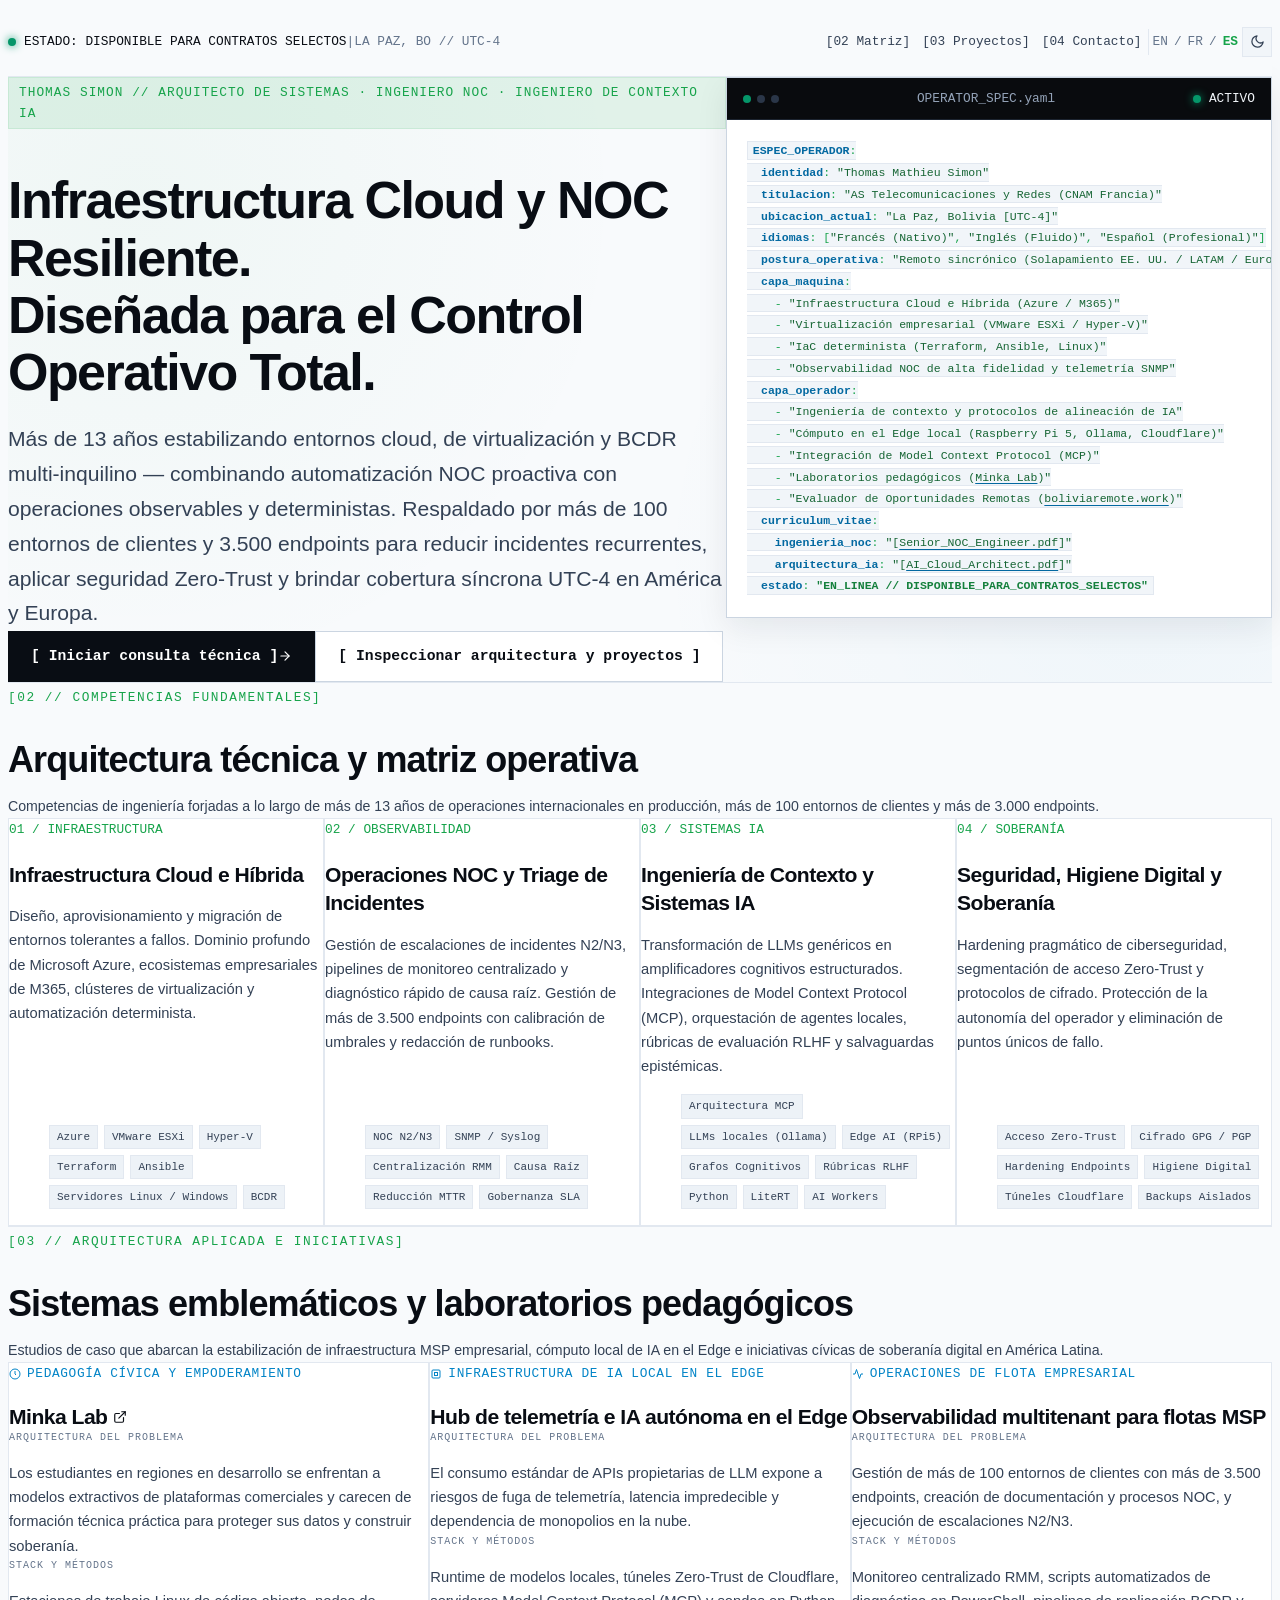
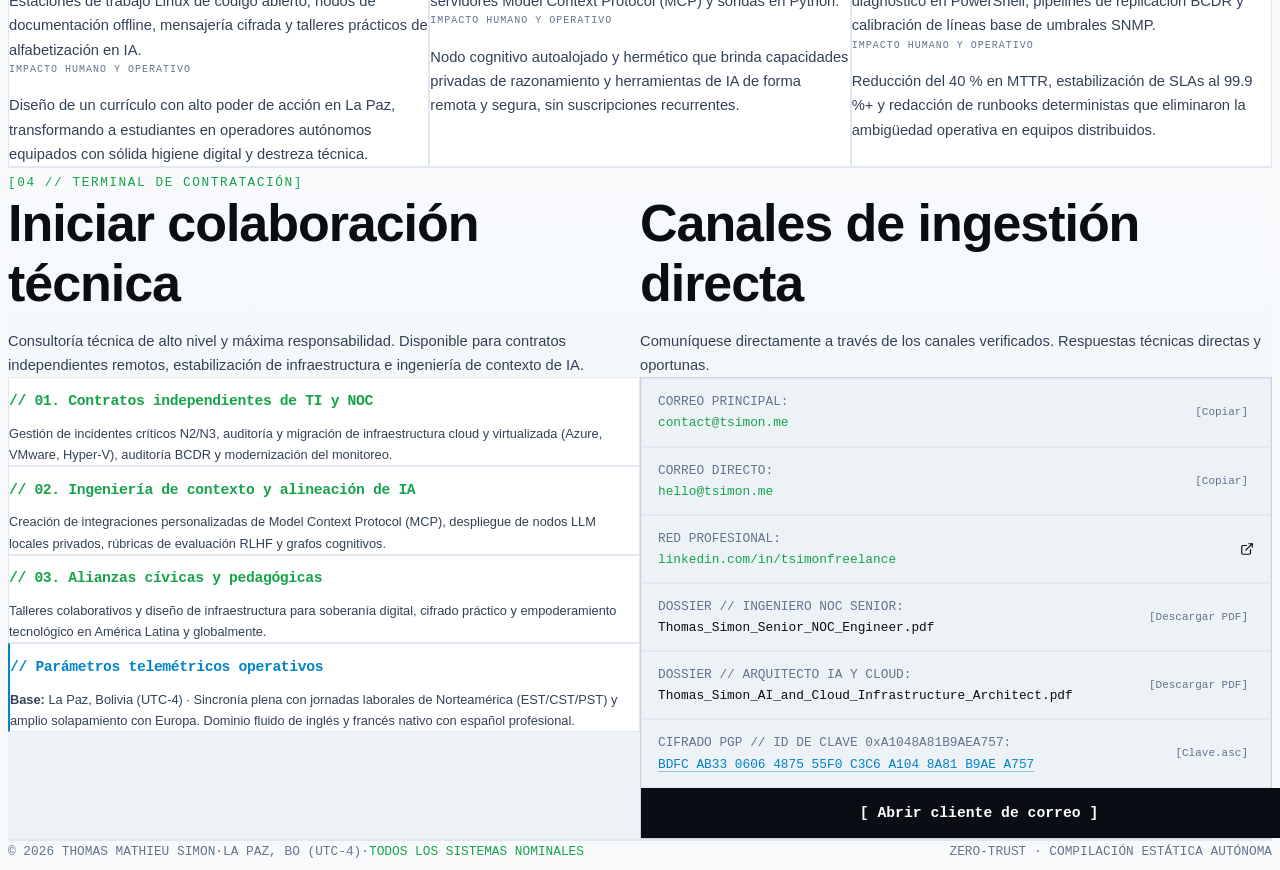
==== commit 9bcb61a5: "Expand EN/FR/ES hero-lead copy with scale and UTC-4 coverage details" ====
--- a/es.html
+++ b/es.html
@@ -123,7 +123,7 @@
               Diseñada para el Control Operativo Total.
             </h1>
             <p class="hero-lead">
-              Más de 13 años estabilizando entornos cloud, de virtualización y BCDR multi-inquilino — combinando automatización NOC proactiva con operaciones observables y deterministas.
+              Más de 13 años estabilizando entornos cloud, de virtualización y BCDR multi-inquilino — combinando automatización NOC proactiva con operaciones observables y deterministas. Respaldado por más de 100 entornos de clientes y 3.500 endpoints para reducir incidentes recurrentes, aplicar seguridad Zero-Trust y brindar cobertura síncrona UTC-4 en América y Europa.
             </p>
             <div class="hero-actions">
               <a href="#contact" class="btn btn-primary">
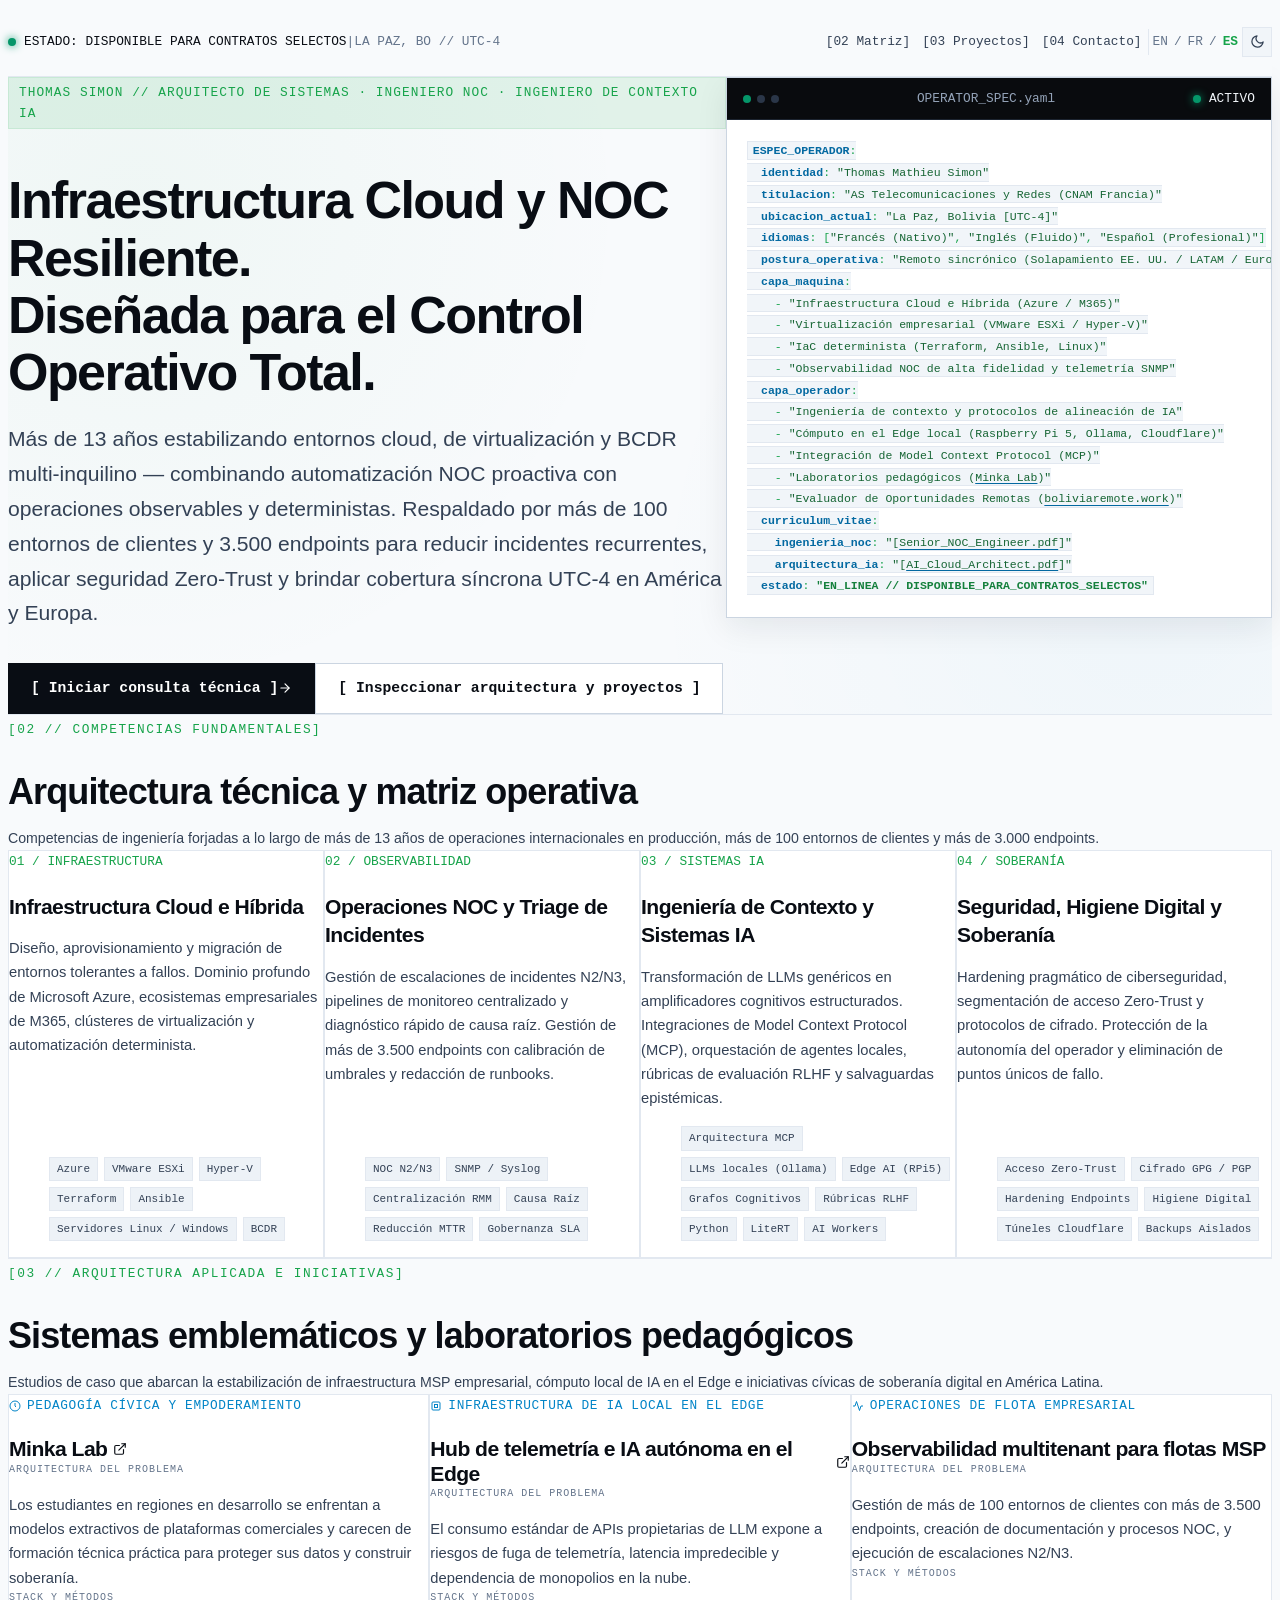
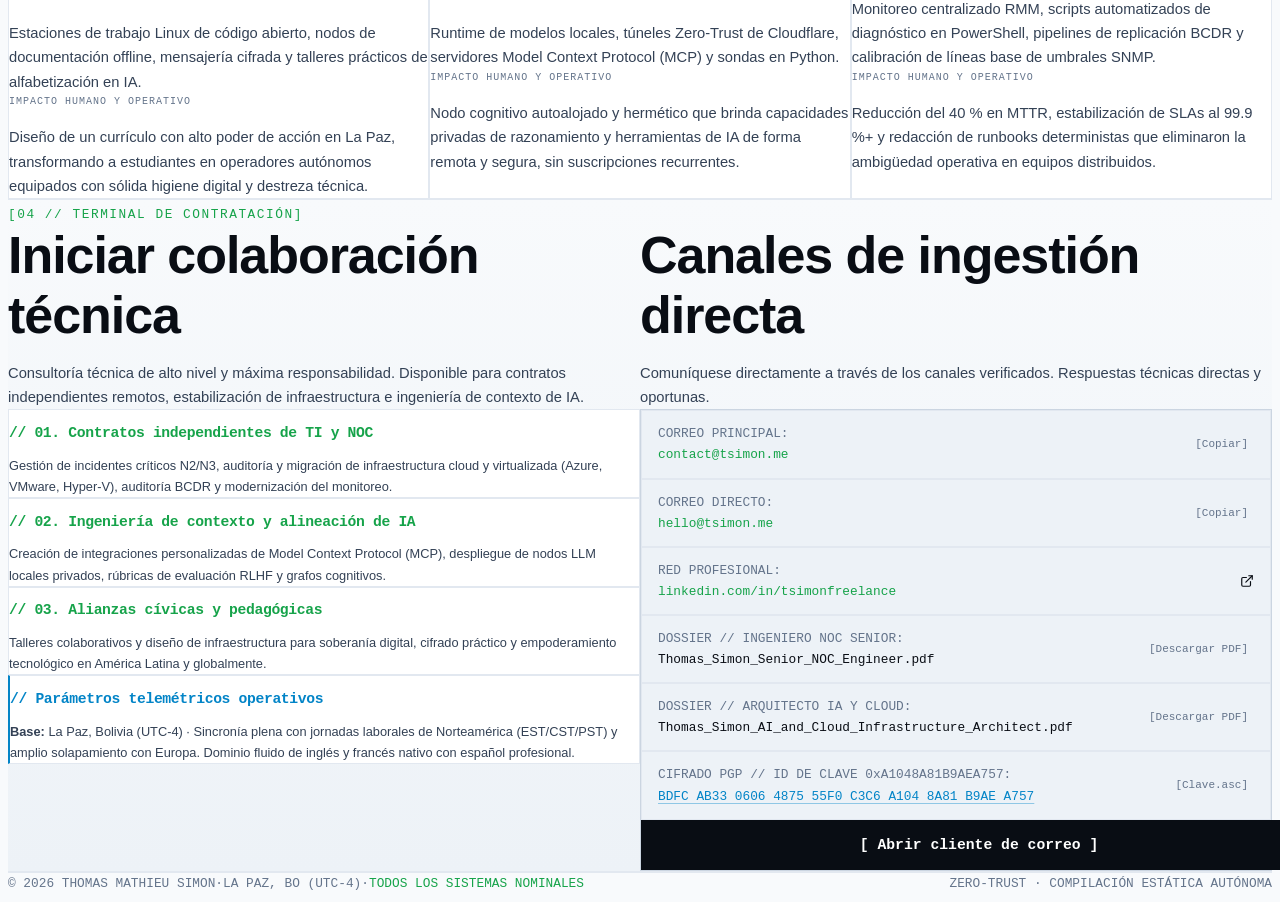
==== commit c0b52885: "Link Autonomous Edge AI Telemetry Hub title to GitHub repositories across EN/FR/ES" ====
--- a/es.html
+++ b/es.html
@@ -313,7 +313,12 @@
               <svg width="12" height="12" viewBox="0 0 24 24" fill="none" stroke="currentColor" stroke-width="2" aria-hidden="true"><rect x="4" y="4" width="16" height="16" rx="2" ry="2"></rect><rect x="9" y="9" width="6" height="6"></rect></svg>
               Infraestructura de IA local en el Edge
             </span>
-            <h3 class="project-title">Hub de telemetría e IA autónoma en el Edge</h3>
+            <h3 class="project-title">
+              <a href="https://github.com/t0m-a?tab=repositories" target="_blank" rel="noopener noreferrer" title="Ver repositorios en GitHub (Enlace externo)">
+                <span>Hub de telemetría e IA autónoma en el Edge</span>
+                <svg width="14" height="14" viewBox="0 0 24 24" fill="none" stroke="currentColor" stroke-width="2" stroke-linecap="round" stroke-linejoin="round" aria-hidden="true"><path d="M18 13v6a2 2 0 0 1-2 2H5a2 2 0 0 1-2-2V8a2 2 0 0 1 2-2h6"></path><polyline points="15 3 21 3 21 9"></polyline><line x1="10" y1="14" x2="21" y2="3"></line></svg>
+              </a>
+            </h3>
             <div class="project-meta-block">
               <span class="meta-label">Arquitectura del problema</span>
               <p class="meta-content">
--- a/style.css
+++ b/style.css
@@ -491,11 +491,18 @@
   display: grid;
   grid-template-columns: 1.25fr 0.95fr;
   gap: var(--space-2xl);
-  align-items: start;
+  align-items: stretch;
+}
+
+.hero-content {
+  display: flex;
+  flex-direction: column;
+  height: 100%;
 }
 
 .hero-eyebrow {
   display: inline-block;
+  align-self: flex-start;
   font-family: var(--font-mono);
   font-size: var(--text-xs);
   letter-spacing: 0.08em;
@@ -520,7 +527,7 @@
   font-size: var(--text-md);
   line-height: var(--leading-normal);
   color: var(--text-secondary);
-  margin-bottom: var(--space-xl);
+  margin-bottom: 0;
 }
 
 .hero-actions {
@@ -528,6 +535,8 @@
   align-items: center;
   gap: var(--space-md);
   flex-wrap: wrap;
+  margin-top: auto;
+  padding-top: clamp(1.5rem, 2.5vw, 2.75rem);
 }
 
 /* Buttons */
@@ -587,6 +596,7 @@
 
 /* Operator Telemetry Card */
 .operator-card {
+  align-self: start;
   background: var(--bg-surface);
   border: 1px solid var(--border-medium);
   border-radius: var(--radius-md);
@@ -832,6 +842,10 @@
   align-items: center;
   gap: 6px;
   transition: color var(--transition-fast);
+}
+
+.project-title a svg {
+  flex-shrink: 0;
 }
 
 .project-title a:hover {
@@ -1109,6 +1123,9 @@
     grid-template-columns: 1fr;
     gap: var(--space-xl);
   }
+  .hero-actions {
+    padding-bottom: clamp(1.25rem, 3vw, 2rem);
+  }
   .matrix-grid {
     grid-template-columns: repeat(2, 1fr);
   }
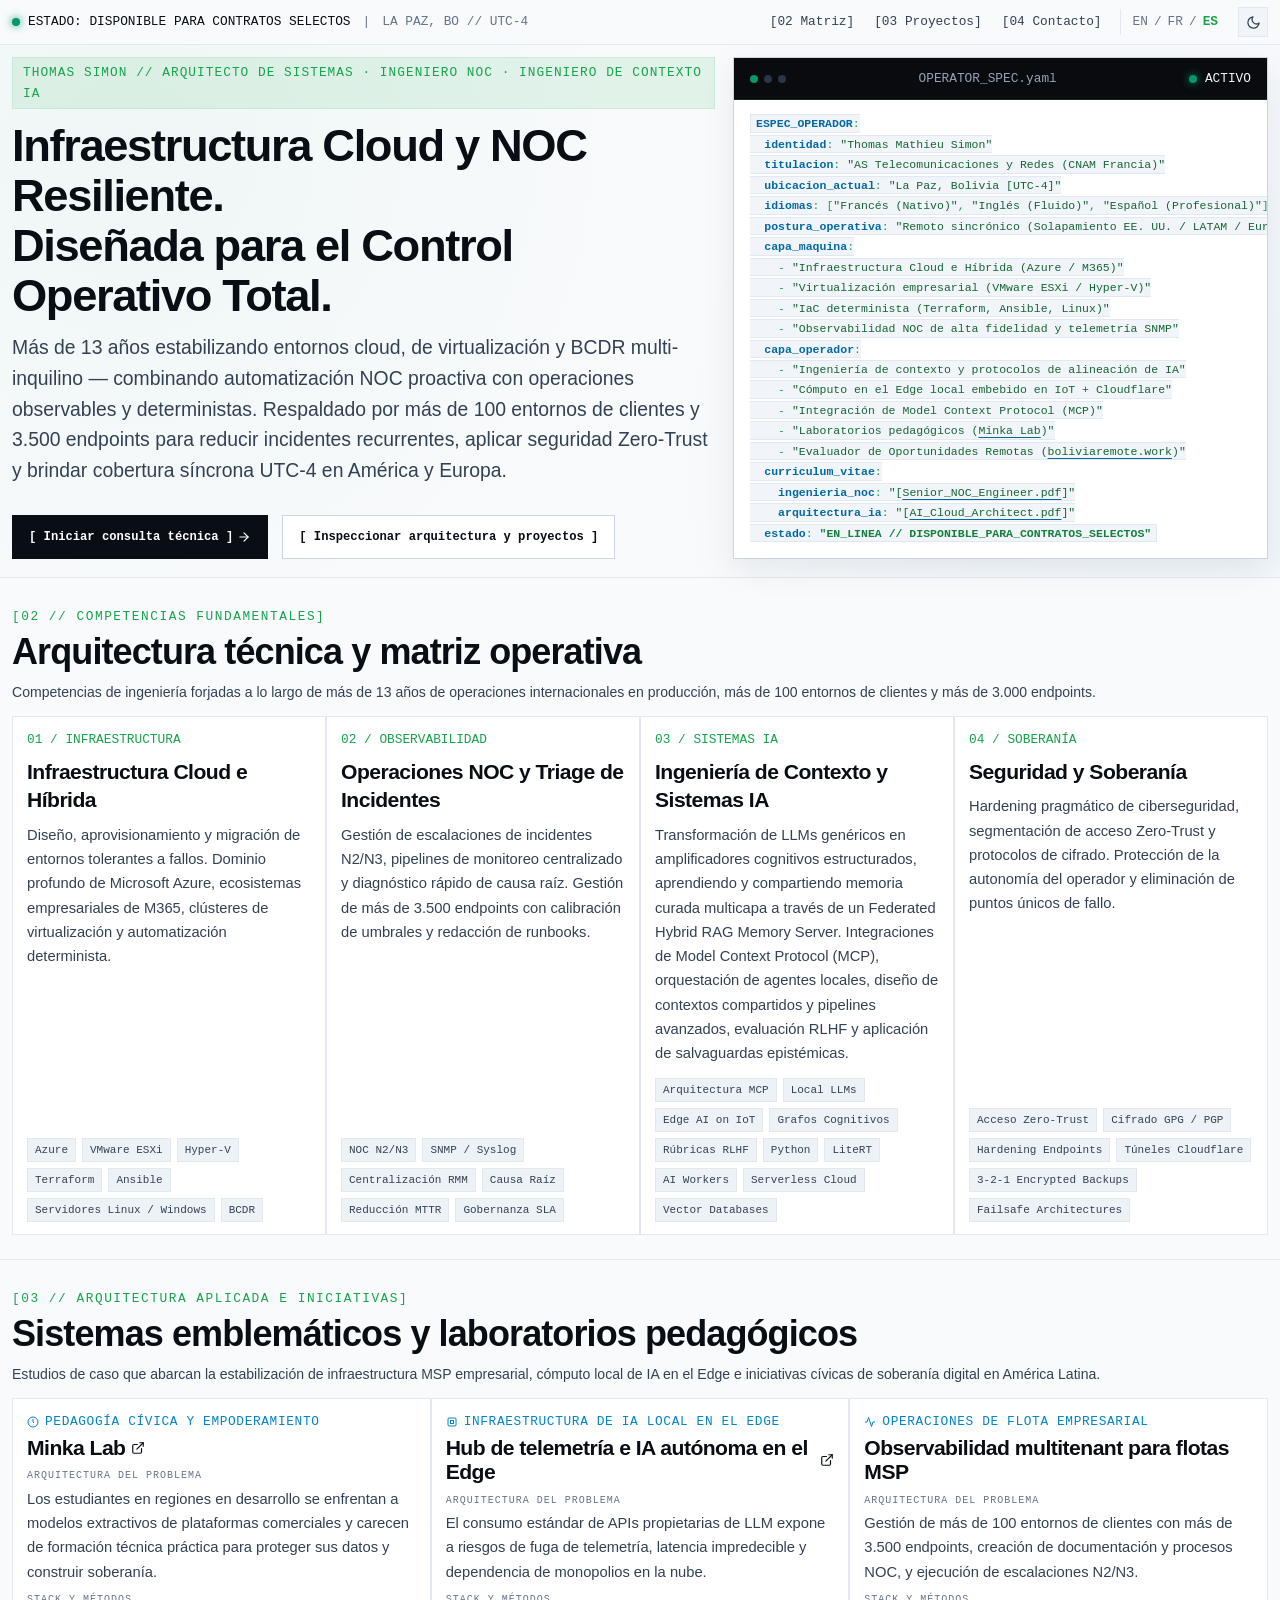
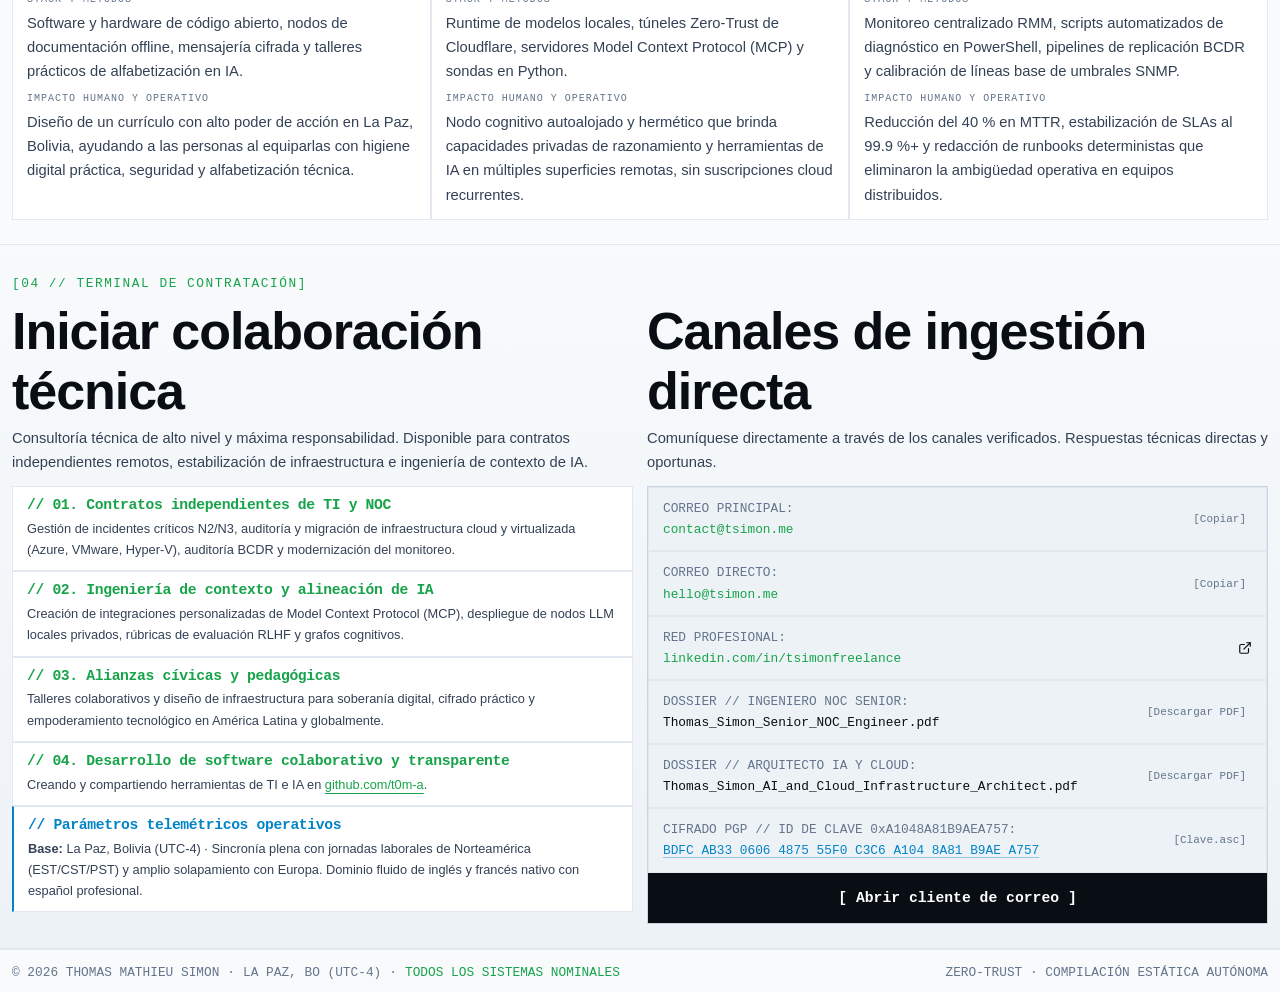
==== commit 42e87833: "Update AI systems, sovereignty, projects, operator spec, and GitHub engagement across EN/FR/ES" ====
--- a/es.html
+++ b/es.html
@@ -160,7 +160,7 @@
     - <span class="string">"Observabilidad NOC de alta fidelidad y telemetría SNMP"</span>
   <span class="key">capa_operador</span>:
     - <span class="string">"Ingeniería de contexto y protocolos de alineación de IA"</span>
-    - <span class="string">"Cómputo en el Edge local (Raspberry Pi 5, Ollama, Cloudflare)"</span>
+    - <span class="string">"Cómputo en el Edge local embebido en IoT + Cloudflare"</span>
     - <span class="string">"Integración de Model Context Protocol (MCP)"</span>
     - <span class="string">"Laboratorios pedagógicos (<a href="https://minkalab.net" target="_blank" rel="noopener noreferrer" class="code-link" title="Visitar Minka Lab">Minka Lab</a>)"</span>
     - <span class="string">"Evaluador de Oportunidades Remotas (<a href="https://boliviaremote.work" target="_blank" rel="noopener noreferrer" class="code-link" title="Visitar boliviaremote.work">boliviaremote.work</a>)"</span>
@@ -227,24 +227,26 @@
             <span class="matrix-card-num">03 / SISTEMAS IA</span>
             <h3 class="matrix-card-title">Ingeniería de Contexto y Sistemas IA</h3>
             <p class="matrix-card-desc">
-              Transformación de LLMs genéricos en amplificadores cognitivos estructurados. Integraciones de Model Context Protocol (MCP), orquestación de agentes locales, rúbricas de evaluación RLHF y salvaguardas epistémicas.
+              Transformación de LLMs genéricos en amplificadores cognitivos estructurados, aprendiendo y compartiendo memoria curada multicapa a través de un Federated Hybrid RAG Memory Server. Integraciones de Model Context Protocol (MCP), orquestación de agentes locales, diseño de contextos compartidos y pipelines avanzados, evaluación RLHF y aplicación de salvaguardas epistémicas.
             </p>
             <ul class="tech-tags" aria-label="Tecnologías de Sistemas IA">
               <li class="tech-tag">Arquitectura MCP</li>
-              <li class="tech-tag">LLMs locales (Ollama)</li>
-              <li class="tech-tag">Edge AI (RPi5)</li>
+              <li class="tech-tag">Local LLMs</li>
+              <li class="tech-tag">Edge AI on IoT</li>
               <li class="tech-tag">Grafos Cognitivos</li>
               <li class="tech-tag">Rúbricas RLHF</li>
               <li class="tech-tag">Python</li>
               <li class="tech-tag">LiteRT</li>
               <li class="tech-tag">AI Workers</li>
+              <li class="tech-tag">Serverless Cloud</li>
+              <li class="tech-tag">Vector Databases</li>
             </ul>
           </article>
 
           <!-- Pillar 4 -->
           <article class="matrix-card">
             <span class="matrix-card-num">04 / SOBERANÍA</span>
-            <h3 class="matrix-card-title">Seguridad, Higiene Digital y Soberanía</h3>
+            <h3 class="matrix-card-title">Seguridad y Soberanía</h3>
             <p class="matrix-card-desc">
               Hardening pragmático de ciberseguridad, segmentación de acceso Zero-Trust y protocolos de cifrado. Protección de la autonomía del operador y eliminación de puntos únicos de fallo.
             </p>
@@ -252,9 +254,9 @@
               <li class="tech-tag">Acceso Zero-Trust</li>
               <li class="tech-tag">Cifrado GPG / PGP</li>
               <li class="tech-tag">Hardening Endpoints</li>
-              <li class="tech-tag">Higiene Digital</li>
               <li class="tech-tag">Túneles Cloudflare</li>
-              <li class="tech-tag">Backups Aislados</li>
+              <li class="tech-tag">3-2-1 Encrypted Backups</li>
+              <li class="tech-tag">Failsafe Architectures</li>
             </ul>
           </article>
         </div>
@@ -296,13 +298,13 @@
             <div class="project-meta-block">
               <span class="meta-label">Stack y Métodos</span>
               <p class="meta-content">
-                Estaciones de trabajo Linux de código abierto, nodos de documentación offline, mensajería cifrada y talleres prácticos de alfabetización en IA.
+                Software y hardware de código abierto, nodos de documentación offline, mensajería cifrada y talleres prácticos de alfabetización en IA.
               </p>
             </div>
             <div class="project-meta-block">
               <span class="meta-label">Impacto humano y operativo</span>
               <p class="meta-content">
-                Diseño de un currículo con alto poder de acción en La Paz, transformando a estudiantes en operadores autónomos equipados con sólida higiene digital y destreza técnica.
+                Diseño de un currículo con alto poder de acción en La Paz, Bolivia, ayudando a las personas al equiparlas con higiene digital práctica, seguridad y alfabetización técnica.
               </p>
             </div>
           </article>
@@ -334,7 +336,7 @@
             <div class="project-meta-block">
               <span class="meta-label">Impacto humano y operativo</span>
               <p class="meta-content">
-                Nodo cognitivo autoalojado y hermético que brinda capacidades privadas de razonamiento y herramientas de IA de forma remota y segura, sin suscripciones recurrentes.
+                Nodo cognitivo autoalojado y hermético que brinda capacidades privadas de razonamiento y herramientas de IA en múltiples superficies remotas, sin suscripciones cloud recurrentes.
               </p>
             </div>
           </article>
@@ -408,6 +410,13 @@
                 <h3 class="engagement-model-title">// 03. Alianzas cívicas y pedagógicas</h3>
                 <p class="engagement-model-desc">
                   Talleres colaborativos y diseño de infraestructura para soberanía digital, cifrado práctico y empoderamiento tecnológico en América Latina y globalmente.
+                </p>
+              </div>
+
+              <div class="engagement-model-card">
+                <h3 class="engagement-model-title">// 04. Desarrollo de software colaborativo y transparente</h3>
+                <p class="engagement-model-desc">
+                  Creando y compartiendo herramientas de TI e IA en <a href="https://github.com/t0m-a" target="_blank" rel="noopener noreferrer" class="inline-link">github.com/t0m-a</a>.
                 </p>
               </div>
 
--- a/style.css
+++ b/style.css
@@ -64,6 +64,28 @@
   --leading-snug: 1.35;
   --leading-normal: 1.65;
   --leading-relaxed: 1.8;
+
+  /* Spacing Rhythm (Compact Technical Monograph) */
+  --space-2xs: 2px;
+  --space-xs: 4px;
+  --space-sm: 8px;
+  --space-md: 12px;
+  --space-lg: 14px;
+  --space-xl: 18px;
+  --space-2xl: 20px;
+  --space-3xl: 24px;
+
+  /* Structural Constraints */
+  --container-max: 100%;
+  --container-narrow: 100%;
+  --radius-xs: 0px;
+  --radius-sm: 0px;
+  --radius-md: 0px;
+  --radius-lg: 0px;
+
+  /* Transitions */
+  --transition-fast: 150ms cubic-bezier(0.16, 1, 0.3, 1);
+  --transition-base: 250ms cubic-bezier(0.16, 1, 0.3, 1);
 }
 
 /* Light Theme Design System (Technical Monograph & Crisp Paper) */
@@ -102,29 +124,6 @@
   --accent-amber-dim: rgba(180, 83, 9, 0.1);
 }
 
-  /* Spacing Rhythm */
-  --space-2xs: 4px;
-  --space-xs: 8px;
-  --space-sm: 16px;
-  --space-md: 24px;
-  --space-lg: 32px;
-  --space-xl: 48px;
-  --space-2xl: 64px;
-  --space-3xl: 96px;
-
-  /* Structural Constraints */
-  --container-max: 1240px;
-  --container-narrow: 860px;
-  --radius-xs: 2px;
-  --radius-sm: 4px;
-  --radius-md: 8px;
-  --radius-lg: 12px;
-
-  /* Transitions */
-  --transition-fast: 150ms cubic-bezier(0.16, 1, 0.3, 1);
-  --transition-base: 250ms cubic-bezier(0.16, 1, 0.3, 1);
-}
-
 /* --------------------------------------------------------------------------
    2. HIGH-RIGOR RESET & BASE STYLES
    -------------------------------------------------------------------------- */
@@ -153,6 +152,7 @@
   background-color: var(--bg-base);
   color: var(--text-primary);
   overflow-x: hidden;
+  overflow-x: clip;
   transition: background-color 200ms ease, color 200ms ease;
 }
 
@@ -284,7 +284,7 @@
 }
 
 .section-header {
-  margin-bottom: var(--space-2xl);
+  margin-bottom: var(--space-md);
   container-type: inline-size;
 }
 
@@ -306,6 +306,7 @@
   color: var(--text-secondary);
   max-width: 100%;
   line-height: var(--leading-normal);
+  margin-bottom: 0;
   text-wrap: balance;
 }
 
@@ -333,18 +334,18 @@
   border-bottom: 1px solid var(--border-subtle);
   font-family: var(--font-mono);
   font-size: var(--text-xs);
-  padding-top: 6px;
-  padding-bottom: 6px;
-  transition: background-color 200ms ease, border-color 200ms ease;
-}
-
-.top-bar-inner {
-  display: flex;
-  align-items: center;
-  justify-content: space-between;
-  min-height: 48px;
   padding-top: 4px;
   padding-bottom: 4px;
+  transition: background-color 200ms ease, border-color 200ms ease;
+}
+
+.top-bar-inner {
+  display: flex;
+  align-items: center;
+  justify-content: space-between;
+  min-height: 36px;
+  padding-top: 2px;
+  padding-bottom: 2px;
   gap: var(--space-md);
 }
 
@@ -480,8 +481,8 @@
    6. HERO & OPERATOR SPEC CARD (SECTION 01)
    -------------------------------------------------------------------------- */
 .hero-section {
-  padding-top: calc(var(--space-3xl) + var(--space-md));
-  padding-bottom: var(--space-3xl);
+  padding-top: var(--space-md);
+  padding-bottom: var(--space-xl);
   border-bottom: 1px solid var(--border-subtle);
   background: var(--hero-gradient);
   transition: background 200ms ease;
@@ -489,20 +490,21 @@
 
 .hero-grid {
   display: grid;
-  grid-template-columns: 1.25fr 0.95fr;
-  gap: var(--space-2xl);
+  grid-template-columns: minmax(0, 1.25fr) minmax(0, 0.95fr);
+  gap: var(--space-xl);
   align-items: stretch;
 }
 
 .hero-content {
   display: flex;
   flex-direction: column;
-  height: 100%;
+  min-width: 0;
 }
 
 .hero-eyebrow {
   display: inline-block;
   align-self: flex-start;
+  max-width: 100%;
   font-family: var(--font-mono);
   font-size: var(--text-xs);
   letter-spacing: 0.08em;
@@ -515,7 +517,7 @@
 }
 
 .hero-title {
-  font-size: var(--text-2xl);
+  font-size: clamp(2rem, 1.35rem + 1.85vw, 3.25rem);
   font-weight: 800;
   letter-spacing: -0.03em;
   line-height: 1.1;
@@ -524,8 +526,8 @@
 }
 
 .hero-lead {
-  font-size: var(--text-md);
-  line-height: var(--leading-normal);
+  font-size: clamp(1rem, 0.85rem + 0.45vw, 1.3rem);
+  line-height: 1.58;
   color: var(--text-secondary);
   margin-bottom: 0;
 }
@@ -533,10 +535,10 @@
 .hero-actions {
   display: flex;
   align-items: center;
-  gap: var(--space-md);
+  gap: 14px;
   flex-wrap: wrap;
   margin-top: auto;
-  padding-top: clamp(1.5rem, 2.5vw, 2.75rem);
+  padding-top: clamp(1rem, 1.6vw, 1.5rem);
 }
 
 /* Buttons */
@@ -596,7 +598,10 @@
 
 /* Operator Telemetry Card */
 .operator-card {
-  align-self: start;
+  display: flex;
+  flex-direction: column;
+  min-width: 0;
+  width: 100%;
   background: var(--bg-surface);
   border: 1px solid var(--border-medium);
   border-radius: var(--radius-md);
@@ -638,12 +643,13 @@
 }
 
 .operator-code-block {
-  padding: 20px;
+  flex: 1;
+  padding: 14px 16px;
   margin: 0;
   background: var(--bg-code);
   font-family: var(--font-mono);
   font-size: var(--text-xs);
-  line-height: 1.7;
+  line-height: 1.6;
   color: var(--text-code);
   overflow-x: auto;
   transition: background-color 200ms ease, color 200ms ease;
@@ -731,17 +737,18 @@
    -------------------------------------------------------------------------- */
 .matrix-grid {
   display: grid;
-  grid-template-columns: repeat(4, 1fr);
-  gap: var(--space-md);
+  grid-template-columns: repeat(4, minmax(0, 1fr));
+  gap: 0;
 }
 
 .matrix-card {
   background: var(--bg-surface);
   border: 1px solid var(--border-subtle);
   border-radius: var(--radius-md);
-  padding: var(--space-lg);
+  padding: 12px 14px;
   display: flex;
   flex-direction: column;
+  min-width: 0;
   transition: transform var(--transition-base), border-color var(--transition-base), background-color var(--transition-base);
 }
 
@@ -797,17 +804,18 @@
    -------------------------------------------------------------------------- */
 .projects-grid {
   display: grid;
-  grid-template-columns: repeat(3, 1fr);
-  gap: var(--space-lg);
+  grid-template-columns: repeat(3, minmax(0, 1fr));
+  gap: 0;
 }
 
 .project-card {
   background: var(--bg-surface);
   border: 1px solid var(--border-subtle);
   border-radius: var(--radius-md);
-  padding: var(--space-lg);
+  padding: 12px 14px;
   display: flex;
   flex-direction: column;
+  min-width: 0;
   transition: all var(--transition-base);
 }
 
@@ -853,7 +861,11 @@
 }
 
 .project-meta-block {
-  margin-bottom: var(--space-md);
+  margin-bottom: var(--space-sm);
+}
+
+.project-meta-block:last-child {
+  margin-bottom: 0;
 }
 
 .meta-label {
@@ -870,6 +882,7 @@
   font-size: var(--text-sm);
   color: var(--text-secondary);
   line-height: var(--leading-normal);
+  margin-bottom: 0;
 }
 
 /* --------------------------------------------------------------------------
@@ -881,19 +894,20 @@
 }
 
 .contact-section-tag {
-  margin-bottom: var(--space-md);
+  margin-bottom: var(--space-xs);
 }
 
 .contact-grid {
   display: grid;
-  grid-template-columns: 1fr 1fr;
-  gap: var(--space-2xl);
+  grid-template-columns: minmax(0, 1fr) minmax(0, 1fr);
+  gap: var(--space-lg);
   align-items: start;
 }
 
 .contact-col {
   display: flex;
   flex-direction: column;
+  min-width: 0;
 }
 
 .contact-col-header {
@@ -931,14 +945,15 @@
 .engagement-models {
   display: flex;
   flex-direction: column;
-  gap: var(--space-md);
+  gap: 0;
 }
 
 .engagement-model-card {
   background: var(--bg-surface);
   border: 1px solid var(--border-subtle);
   border-radius: var(--radius-sm);
-  padding: var(--space-md);
+  padding: 10px 14px;
+  min-width: 0;
   transition: border-color var(--transition-fast);
 }
 
@@ -964,7 +979,8 @@
   background: var(--bg-surface);
   border: 1px solid var(--border-medium);
   border-radius: var(--radius-md);
-  padding: var(--space-md);
+  padding: 0;
+  min-width: 0;
 }
 
 .channels-title {
@@ -976,28 +992,43 @@
 .channels-subtitle {
   font-size: var(--text-sm);
   color: var(--text-secondary);
-  margin-bottom: var(--space-lg);
+  margin-bottom: var(--space-sm);
 }
 
 .channels-list {
   display: flex;
   flex-direction: column;
-  gap: var(--space-md);
-  margin-bottom: var(--space-md);
+  gap: 0;
+  margin-bottom: 0;
 }
 
 .channel-item {
   display: flex;
   align-items: center;
   justify-content: space-between;
-  padding: 12px 16px;
+  flex-wrap: wrap;
+  gap: 6px 12px;
+  padding: 10px 14px;
   background: var(--bg-surface-subtle);
   border: 1px solid var(--border-subtle);
   border-radius: var(--radius-sm);
   font-family: var(--font-mono);
   font-size: var(--text-xs);
   text-decoration: none;
+  min-width: 0;
   transition: all var(--transition-fast);
+}
+
+.channel-item > div {
+  flex: 1 1 200px;
+  min-width: 0;
+}
+
+.channel-item > svg,
+.channel-item .copy-btn {
+  flex-shrink: 0;
+  white-space: nowrap;
+  margin-left: auto;
 }
 
 .channel-item:hover {
@@ -1012,6 +1043,8 @@
 .channel-value {
   color: var(--accent-lime);
   font-weight: 500;
+  overflow-wrap: anywhere;
+  word-break: break-word;
 }
 
 .pgp-link {
@@ -1062,8 +1095,8 @@
    10. FOOTER
    -------------------------------------------------------------------------- */
 .site-footer {
-  padding-top: var(--space-xl);
-  padding-bottom: var(--space-xl);
+  padding-top: var(--space-md);
+  padding-bottom: var(--space-md);
   border-top: 1px solid var(--border-subtle);
   background: var(--bg-base);
   font-family: var(--font-mono);
@@ -1082,7 +1115,8 @@
 .footer-creds {
   display: flex;
   align-items: center;
-  gap: var(--space-sm);
+  flex-wrap: wrap;
+  gap: 6px var(--space-sm);
 }
 
 /* --------------------------------------------------------------------------
@@ -1118,22 +1152,29 @@
 /* --------------------------------------------------------------------------
    12. RESPONSIVE MEDIA QUERIES
    -------------------------------------------------------------------------- */
+@media (min-width: 1081px) and (max-width: 1440px) {
+  .hero-actions .btn {
+    padding: 11px 16px;
+    font-size: clamp(0.76rem, 0.92vw, 0.88rem);
+  }
+}
+
 @media (max-width: 1080px) {
   .hero-grid {
-    grid-template-columns: 1fr;
+    grid-template-columns: minmax(0, 1fr);
     gap: var(--space-xl);
   }
   .hero-actions {
-    padding-bottom: clamp(1.25rem, 3vw, 2rem);
+    padding-bottom: 0;
   }
   .matrix-grid {
-    grid-template-columns: repeat(2, 1fr);
+    grid-template-columns: repeat(2, minmax(0, 1fr));
   }
   .projects-grid {
-    grid-template-columns: 1fr;
+    grid-template-columns: minmax(0, 1fr);
   }
   .contact-grid {
-    grid-template-columns: 1fr;
+    grid-template-columns: minmax(0, 1fr);
   }
 }
 
@@ -1152,13 +1193,28 @@
     justify-content: space-between;
     overflow-x: auto;
     padding-bottom: 4px;
+    gap: var(--space-xs);
+  }
+  .top-nav-list {
+    gap: var(--space-xs);
+  }
+  .lang-indicator {
+    padding-left: var(--space-xs);
   }
   .status-telemetry {
     width: 100%;
     justify-content: space-between;
+    gap: 4px 12px;
+  }
+  .status-telemetry > span.telemetry-meta {
+    display: none;
+  }
+  .hero-section {
+    padding-top: var(--space-xl);
+    padding-bottom: var(--space-2xl);
   }
   .matrix-grid {
-    grid-template-columns: 1fr;
+    grid-template-columns: minmax(0, 1fr);
   }
   .section-wrapper {
     padding-top: var(--space-2xl);
@@ -1167,13 +1223,31 @@
 }
 
 @media (max-width: 480px) {
+  .container,
+  .container-narrow {
+    padding-left: var(--space-md);
+    padding-right: var(--space-md);
+  }
   .hero-actions {
     flex-direction: column;
     align-items: stretch;
     width: 100%;
+    gap: var(--space-sm);
   }
   .btn {
     width: 100%;
+    padding: 11px 14px;
+    text-align: center;
+  }
+  .matrix-card,
+  .project-card {
+    padding: 12px;
+  }
+  .contact-channels-card {
+    padding: 0;
+  }
+  .channel-item {
+    padding: 10px 12px;
   }
   .footer-inner {
     flex-direction: column;
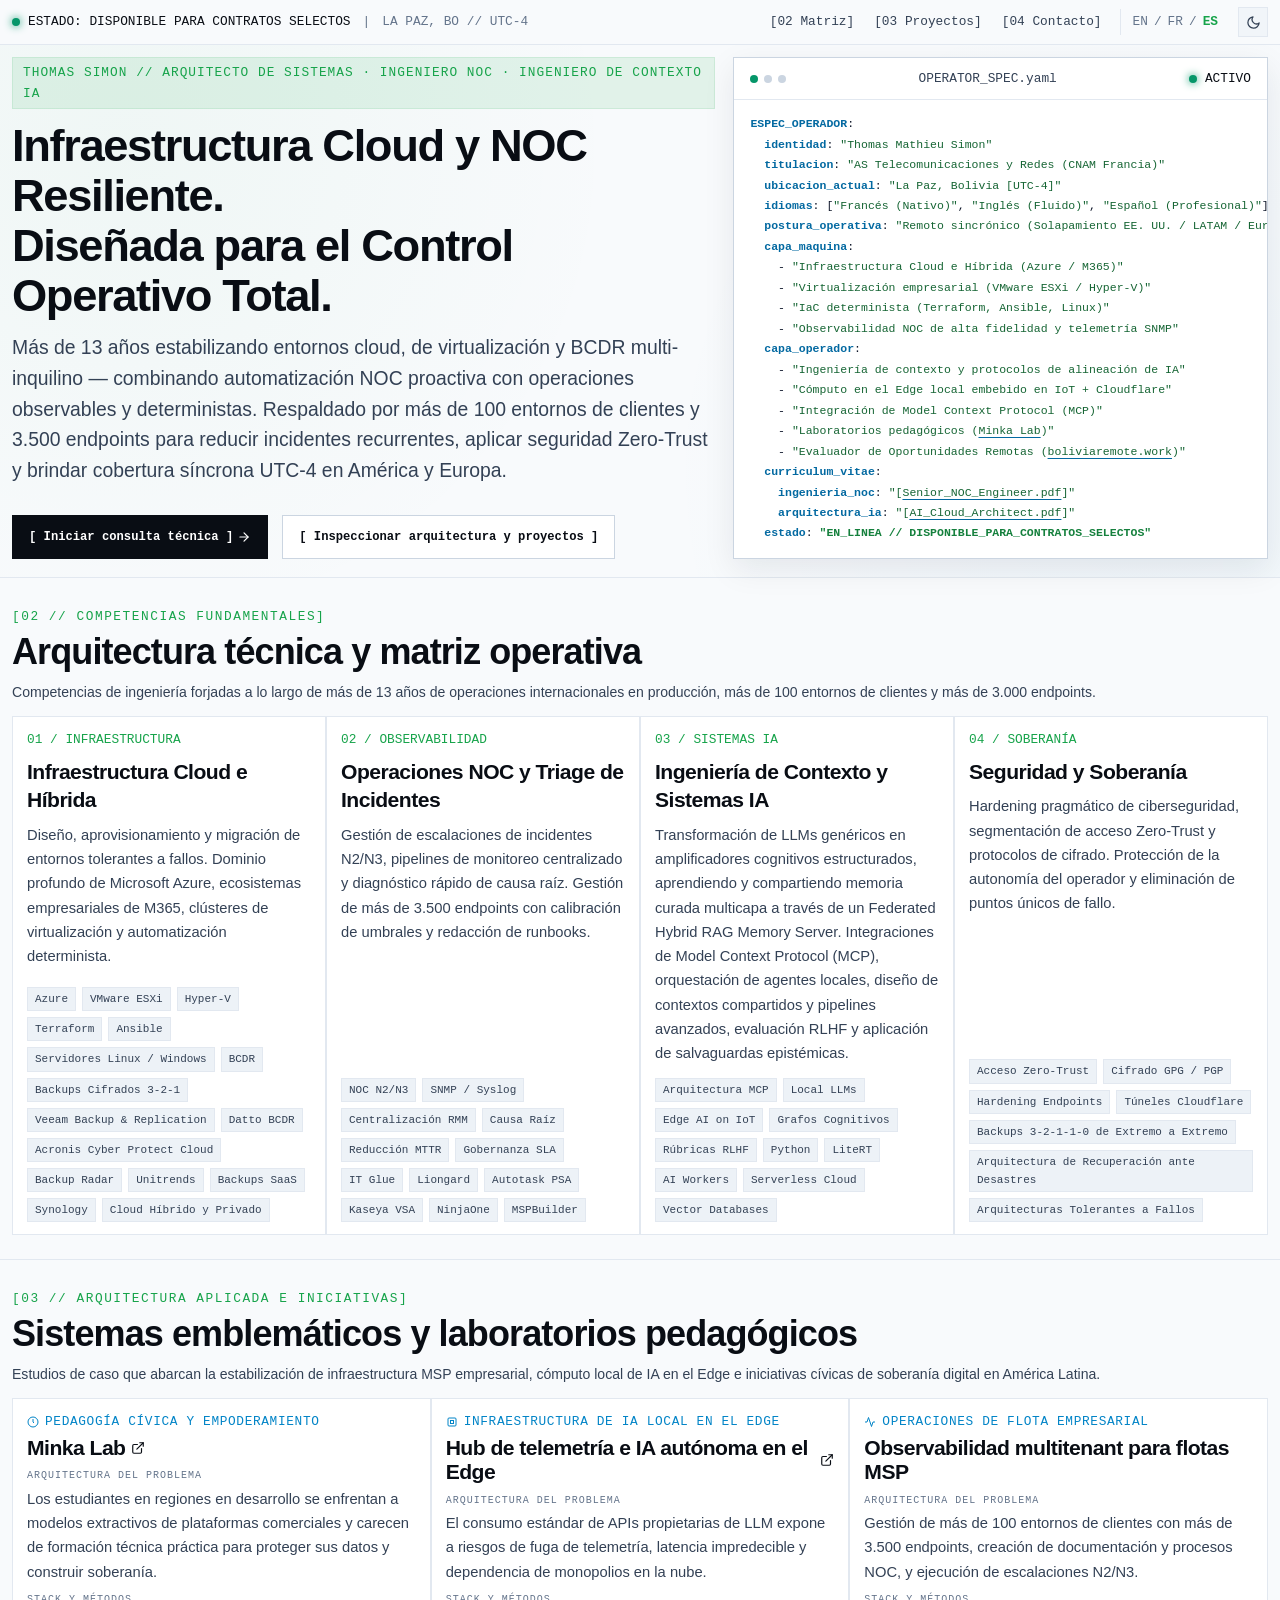
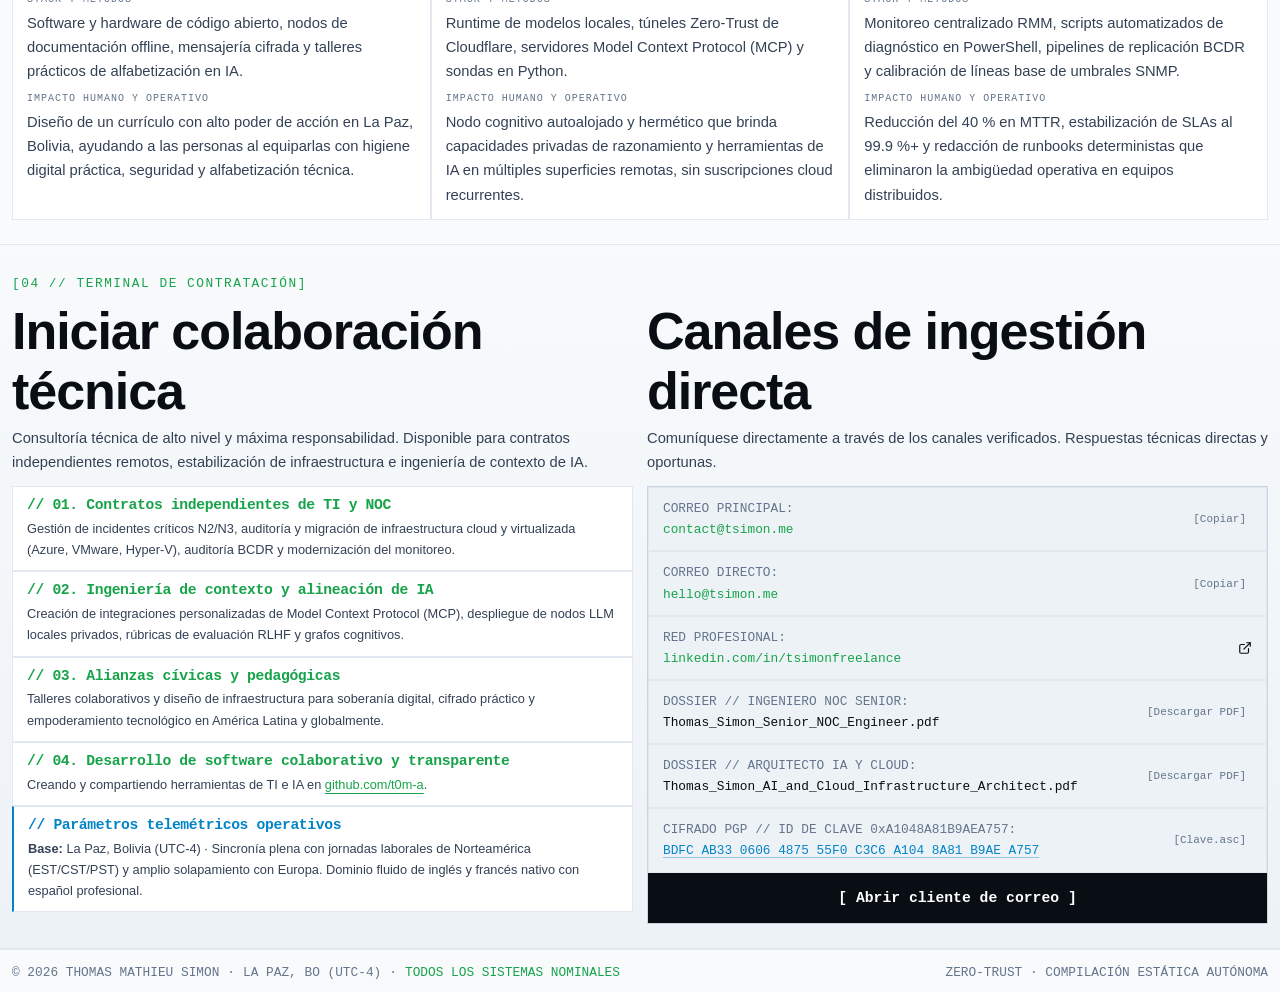
==== commit a64ca2cf: "Update infrastructure, observability, and sovereignty tags across EN/FR/ES" ====
--- a/es.html
+++ b/es.html
@@ -202,6 +202,15 @@
               <li class="tech-tag">Ansible</li>
               <li class="tech-tag">Servidores Linux / Windows</li>
               <li class="tech-tag">BCDR</li>
+              <li class="tech-tag">Backups Cifrados 3-2-1</li>
+              <li class="tech-tag">Veeam Backup &amp; Replication</li>
+              <li class="tech-tag">Datto BCDR</li>
+              <li class="tech-tag">Acronis Cyber Protect Cloud</li>
+              <li class="tech-tag">Backup Radar</li>
+              <li class="tech-tag">Unitrends</li>
+              <li class="tech-tag">Backups SaaS</li>
+              <li class="tech-tag">Synology</li>
+              <li class="tech-tag">Cloud Híbrido y Privado</li>
             </ul>
           </article>
 
@@ -219,6 +228,12 @@
               <li class="tech-tag">Causa Raíz</li>
               <li class="tech-tag">Reducción MTTR</li>
               <li class="tech-tag">Gobernanza SLA</li>
+              <li class="tech-tag">IT Glue</li>
+              <li class="tech-tag">Liongard</li>
+              <li class="tech-tag">Autotask PSA</li>
+              <li class="tech-tag">Kaseya VSA</li>
+              <li class="tech-tag">NinjaOne</li>
+              <li class="tech-tag">MSPBuilder</li>
             </ul>
           </article>
 
@@ -255,8 +270,9 @@
               <li class="tech-tag">Cifrado GPG / PGP</li>
               <li class="tech-tag">Hardening Endpoints</li>
               <li class="tech-tag">Túneles Cloudflare</li>
-              <li class="tech-tag">3-2-1 Encrypted Backups</li>
-              <li class="tech-tag">Failsafe Architectures</li>
+              <li class="tech-tag">Backups 3-2-1-1-0 de Extremo a Extremo</li>
+              <li class="tech-tag">Arquitectura de Recuperación ante Desastres</li>
+              <li class="tech-tag">Arquitecturas Tolerantes a Fallos</li>
             </ul>
           </article>
         </div>
--- a/style.css
+++ b/style.css
@@ -94,7 +94,7 @@
   --bg-surface: #ffffff;
   --bg-surface-elevated: #f1f5f9;
   --bg-surface-subtle: #edf2f7;
-  --bg-code: #0b0f17;
+  --bg-code: #ffffff;
   --top-bar-bg: rgba(248, 250, 252, 0.94);
   --hero-gradient: radial-gradient(circle at 10% 20%, rgba(22, 163, 74, 0.04) 0%, transparent 40%),
                    radial-gradient(circle at 90% 80%, rgba(2, 132, 199, 0.04) 0%, transparent 40%);
@@ -112,7 +112,7 @@
   --text-secondary: #334155;
   --text-muted: #64748b;
   --text-accent: #15803d;
-  --text-code: #e2e8f0;
+  --text-code: #0f172a;
 
   --accent-lime: #16a34a;
   --accent-lime-dim: rgba(22, 163, 74, 0.1);
@@ -680,7 +680,7 @@
   text-decoration-color: var(--accent-lime);
 }
 
-/* Light Mode Overrides for Operator Card (White Background, Black Header as is) */
+/* Light Mode Overrides for Operator Card (Completely White Surface) */
 [data-theme="light"] .operator-card {
   background: #ffffff;
   border-color: var(--border-medium);
@@ -688,18 +688,33 @@
 }
 
 [data-theme="light"] .operator-card-header {
-  background: #090b0e;
-  border-bottom: 1px solid #1c2430;
-  color: #94a3b8;
+  background: #ffffff;
+  border-bottom: 1px solid var(--border-subtle);
+  color: var(--text-secondary);
 }
 
 [data-theme="light"] .operator-card-header .status-pill {
-  color: #f1f5f9;
+  color: var(--text-primary);
+}
+
+[data-theme="light"] .operator-card-header .terminal-dot {
+  background: var(--border-medium);
+}
+
+[data-theme="light"] .operator-card-header .terminal-dot.active {
+  background: var(--accent-emerald);
 }
 
 [data-theme="light"] .operator-code-block {
   background: #ffffff;
   color: #0f172a;
+}
+
+[data-theme="light"] .operator-code-block code {
+  background: transparent;
+  border: none;
+  color: inherit;
+  padding: 0;
 }
 
 [data-theme="light"] .operator-code-block .key {
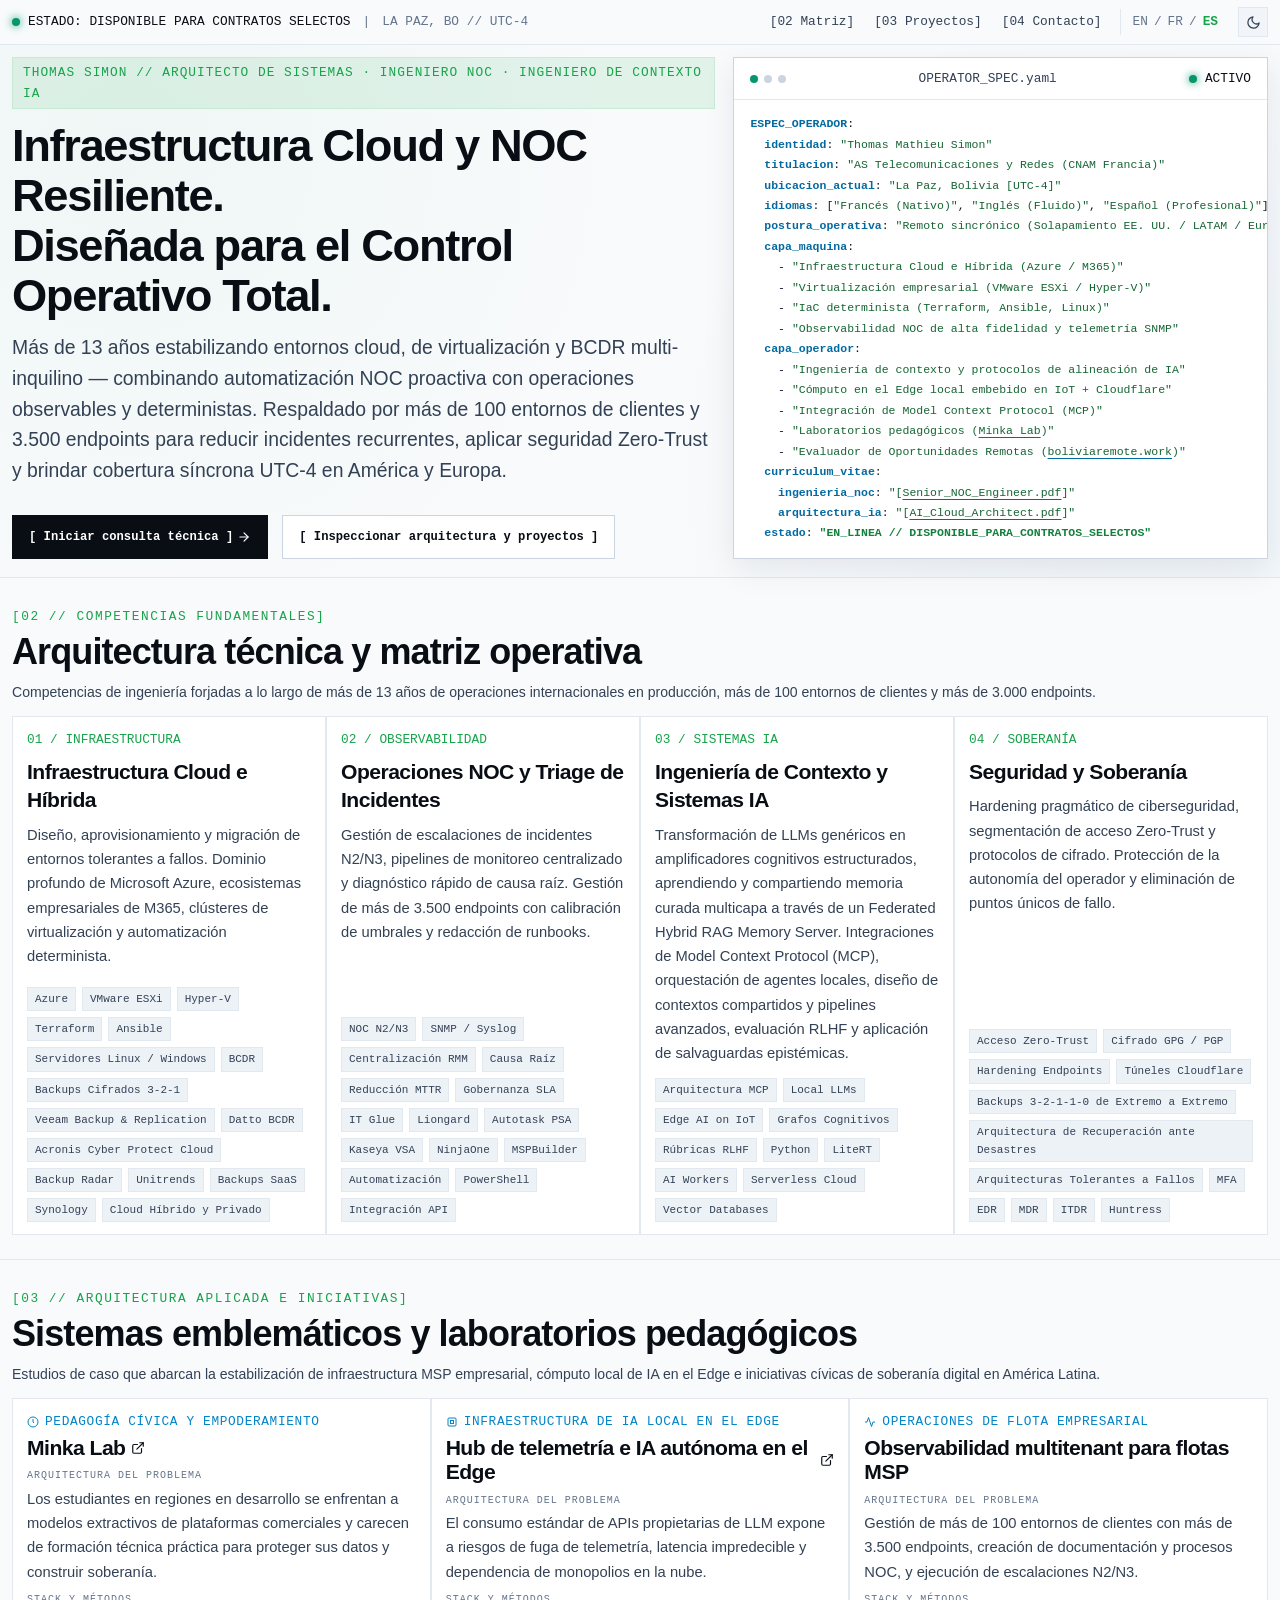
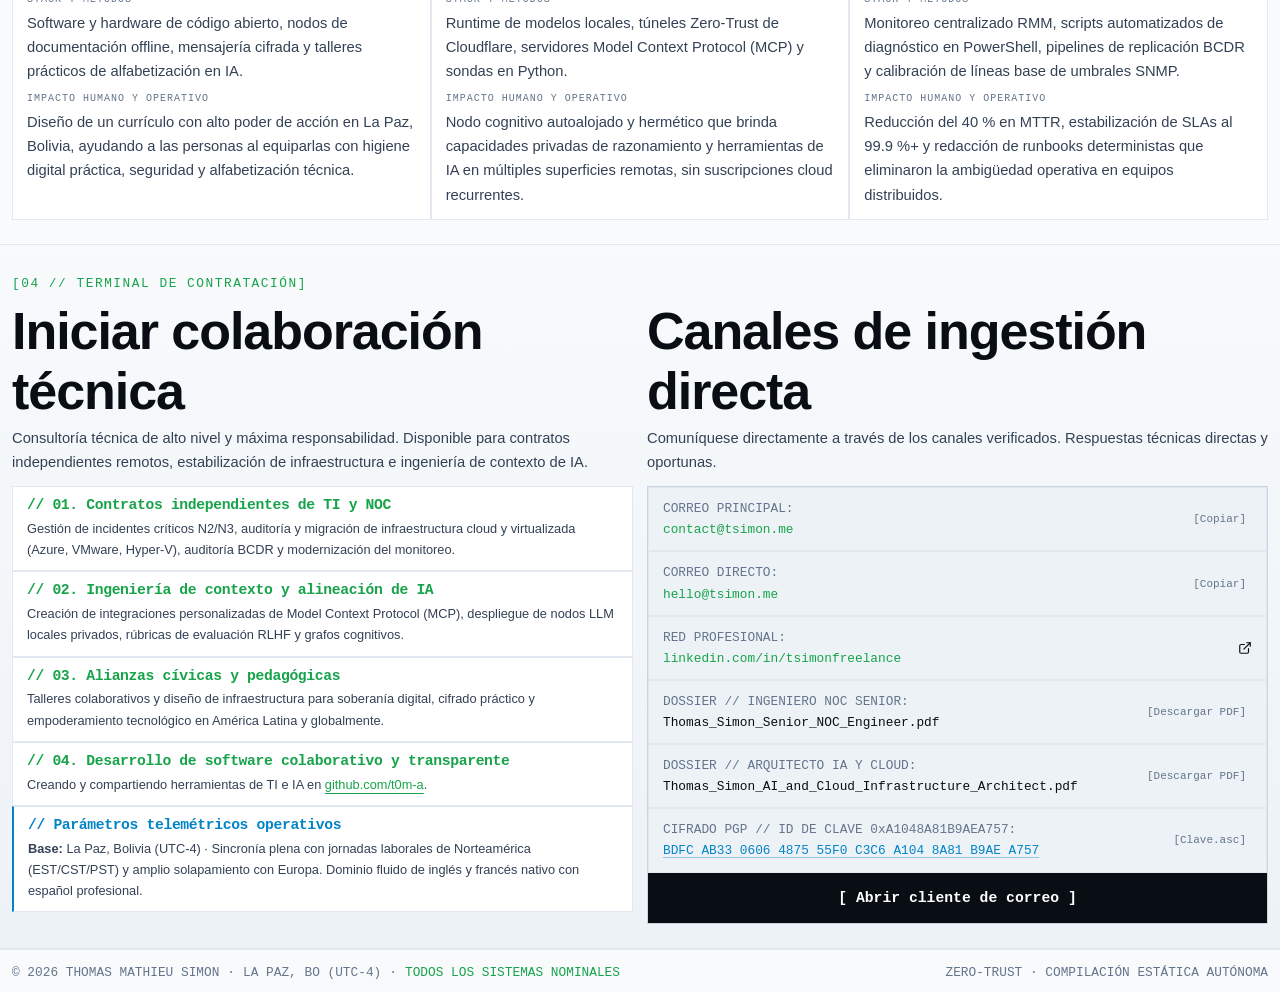
==== commit 2c9f268c: "Add automation, PowerShell, API, and security tags across EN/FR/ES" ====
--- a/es.html
+++ b/es.html
@@ -234,6 +234,9 @@
               <li class="tech-tag">Kaseya VSA</li>
               <li class="tech-tag">NinjaOne</li>
               <li class="tech-tag">MSPBuilder</li>
+              <li class="tech-tag">Automatización</li>
+              <li class="tech-tag">PowerShell</li>
+              <li class="tech-tag">Integración API</li>
             </ul>
           </article>
 
@@ -273,6 +276,11 @@
               <li class="tech-tag">Backups 3-2-1-1-0 de Extremo a Extremo</li>
               <li class="tech-tag">Arquitectura de Recuperación ante Desastres</li>
               <li class="tech-tag">Arquitecturas Tolerantes a Fallos</li>
+              <li class="tech-tag">MFA</li>
+              <li class="tech-tag">EDR</li>
+              <li class="tech-tag">MDR</li>
+              <li class="tech-tag">ITDR</li>
+              <li class="tech-tag">Huntress</li>
             </ul>
           </article>
         </div>
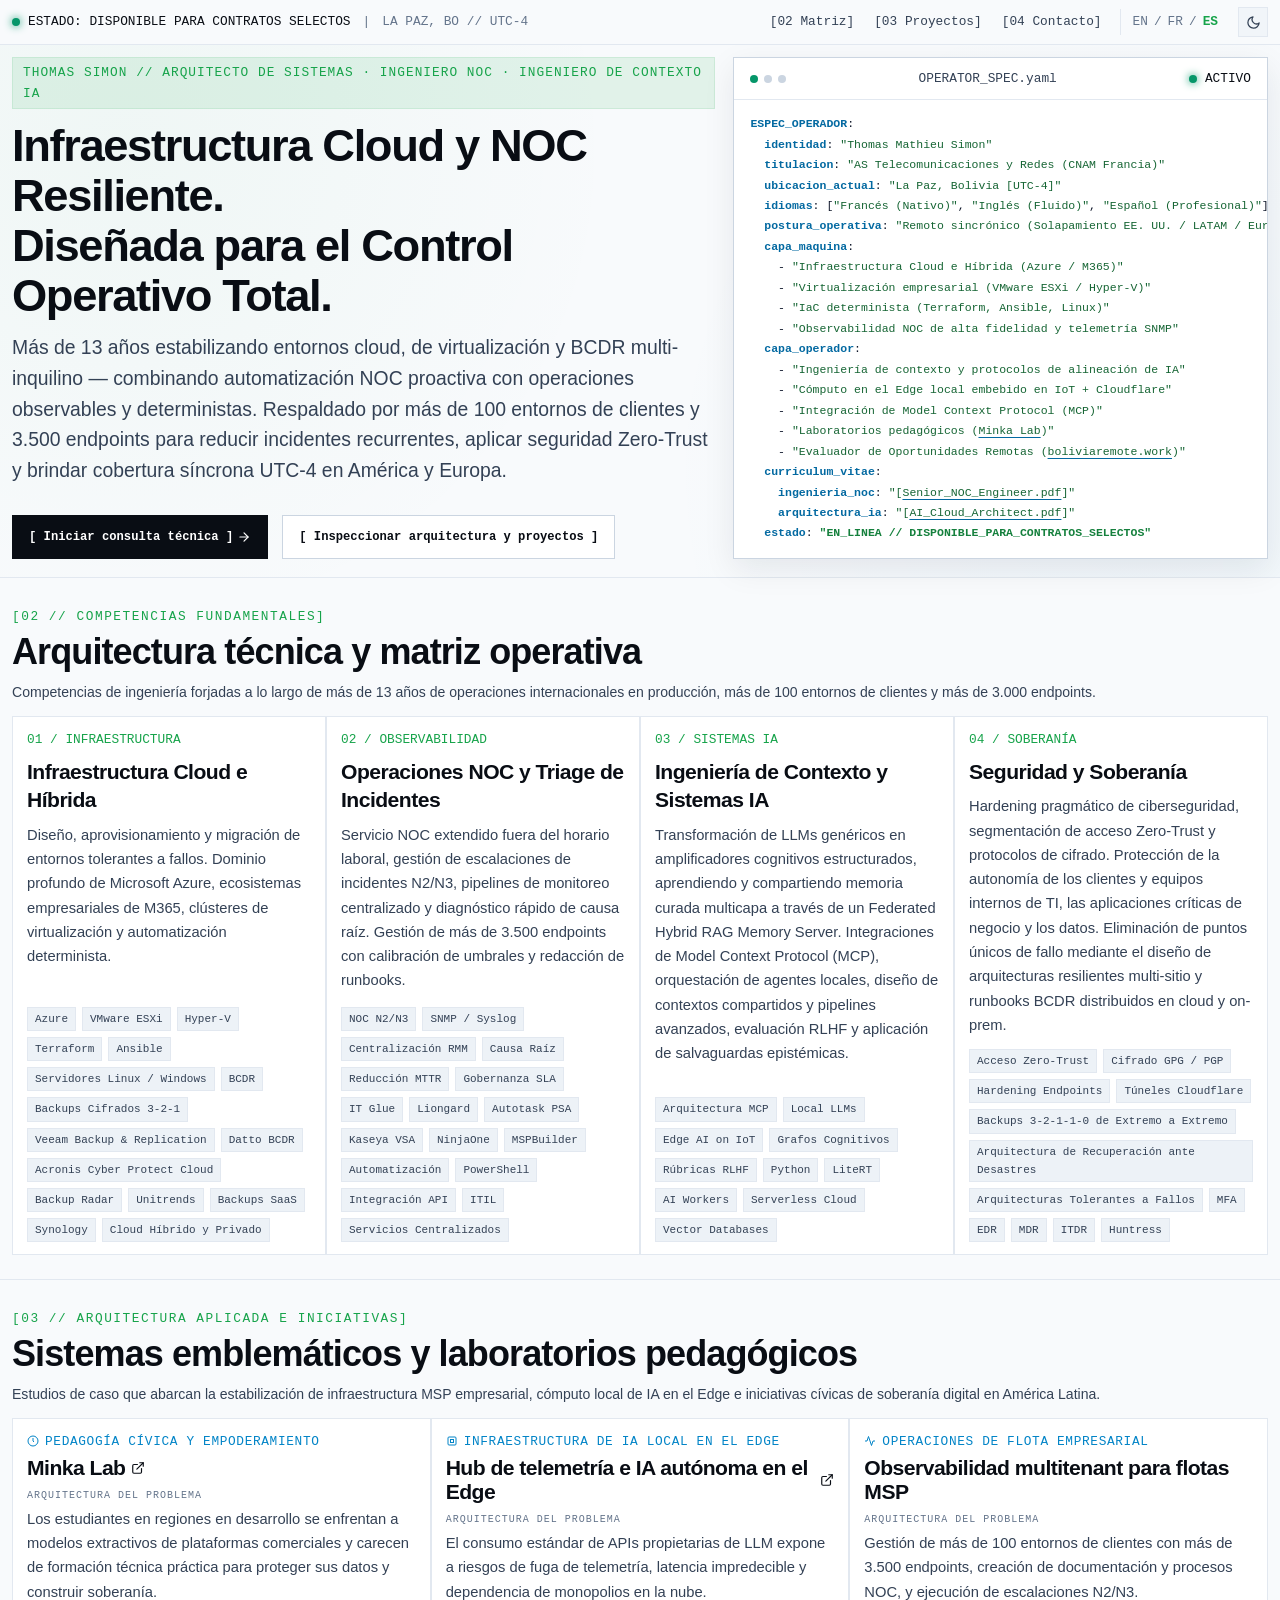
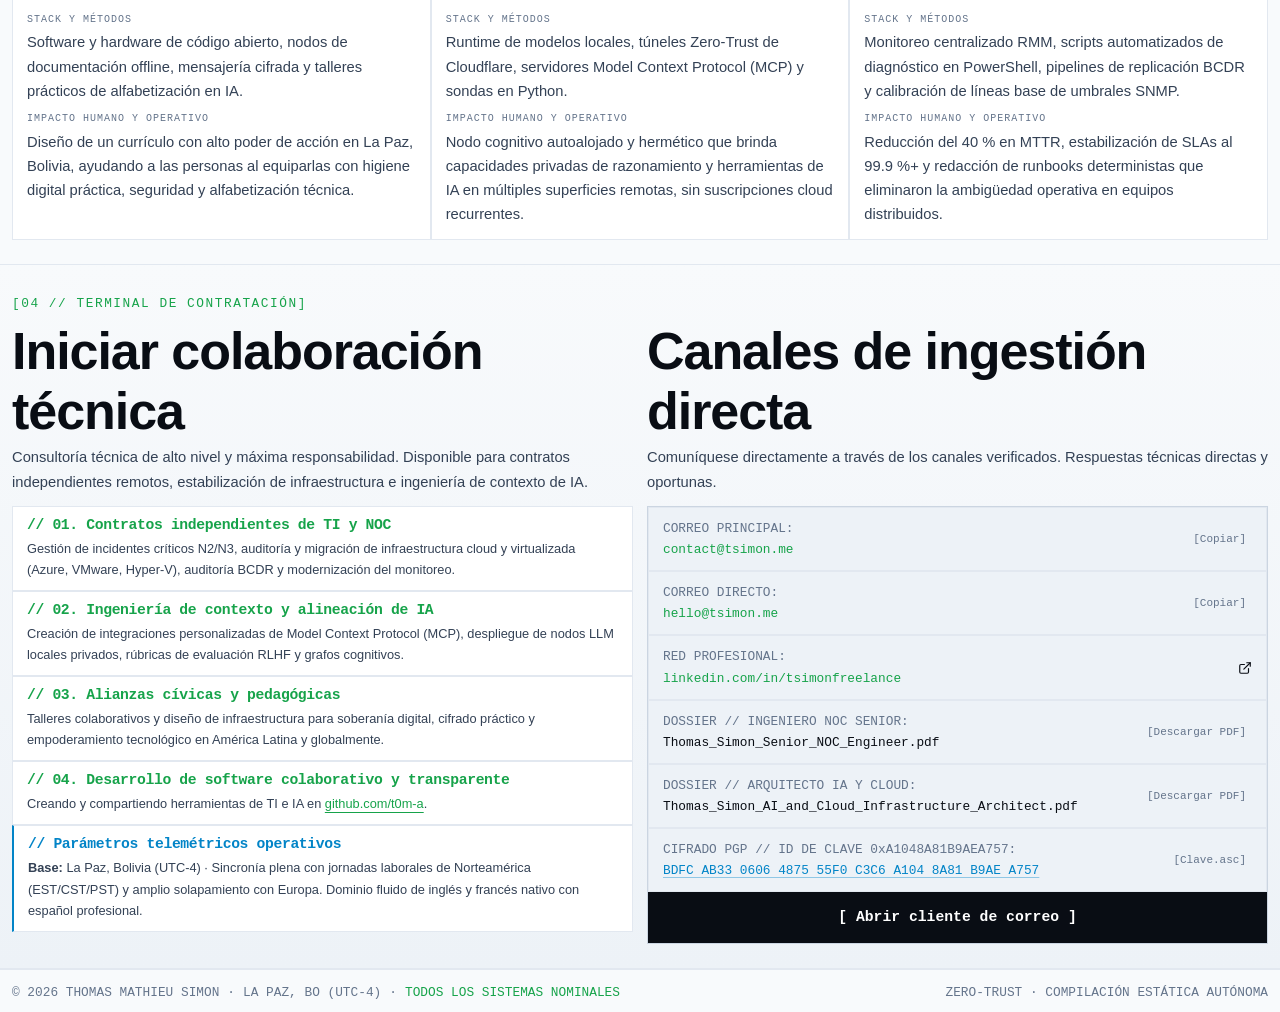
==== commit 8678b04e: "Update observability and sovereignty copy and add ITIL/Centralized Services tags across EN/FR/ES" ====
--- a/es.html
+++ b/es.html
@@ -219,7 +219,7 @@
             <span class="matrix-card-num">02 / OBSERVABILIDAD</span>
             <h3 class="matrix-card-title">Operaciones NOC y Triage de Incidentes</h3>
             <p class="matrix-card-desc">
-              Gestión de escalaciones de incidentes N2/N3, pipelines de monitoreo centralizado y diagnóstico rápido de causa raíz. Gestión de más de 3.500 endpoints con calibración de umbrales y redacción de runbooks.
+              Servicio NOC extendido fuera del horario laboral, gestión de escalaciones de incidentes N2/N3, pipelines de monitoreo centralizado y diagnóstico rápido de causa raíz. Gestión de más de 3.500 endpoints con calibración de umbrales y redacción de runbooks.
             </p>
             <ul class="tech-tags" aria-label="Tecnologías de Observabilidad y NOC">
               <li class="tech-tag">NOC N2/N3</li>
@@ -237,6 +237,8 @@
               <li class="tech-tag">Automatización</li>
               <li class="tech-tag">PowerShell</li>
               <li class="tech-tag">Integración API</li>
+              <li class="tech-tag">ITIL</li>
+              <li class="tech-tag">Servicios Centralizados</li>
             </ul>
           </article>
 
@@ -266,7 +268,7 @@
             <span class="matrix-card-num">04 / SOBERANÍA</span>
             <h3 class="matrix-card-title">Seguridad y Soberanía</h3>
             <p class="matrix-card-desc">
-              Hardening pragmático de ciberseguridad, segmentación de acceso Zero-Trust y protocolos de cifrado. Protección de la autonomía del operador y eliminación de puntos únicos de fallo.
+              Hardening pragmático de ciberseguridad, segmentación de acceso Zero-Trust y protocolos de cifrado. Protección de la autonomía de los clientes y equipos internos de TI, las aplicaciones críticas de negocio y los datos. Eliminación de puntos únicos de fallo mediante el diseño de arquitecturas resilientes multi-sitio y runbooks BCDR distribuidos en cloud y on-prem.
             </p>
             <ul class="tech-tags" aria-label="Tecnologías de Seguridad y Soberanía">
               <li class="tech-tag">Acceso Zero-Trust</li>
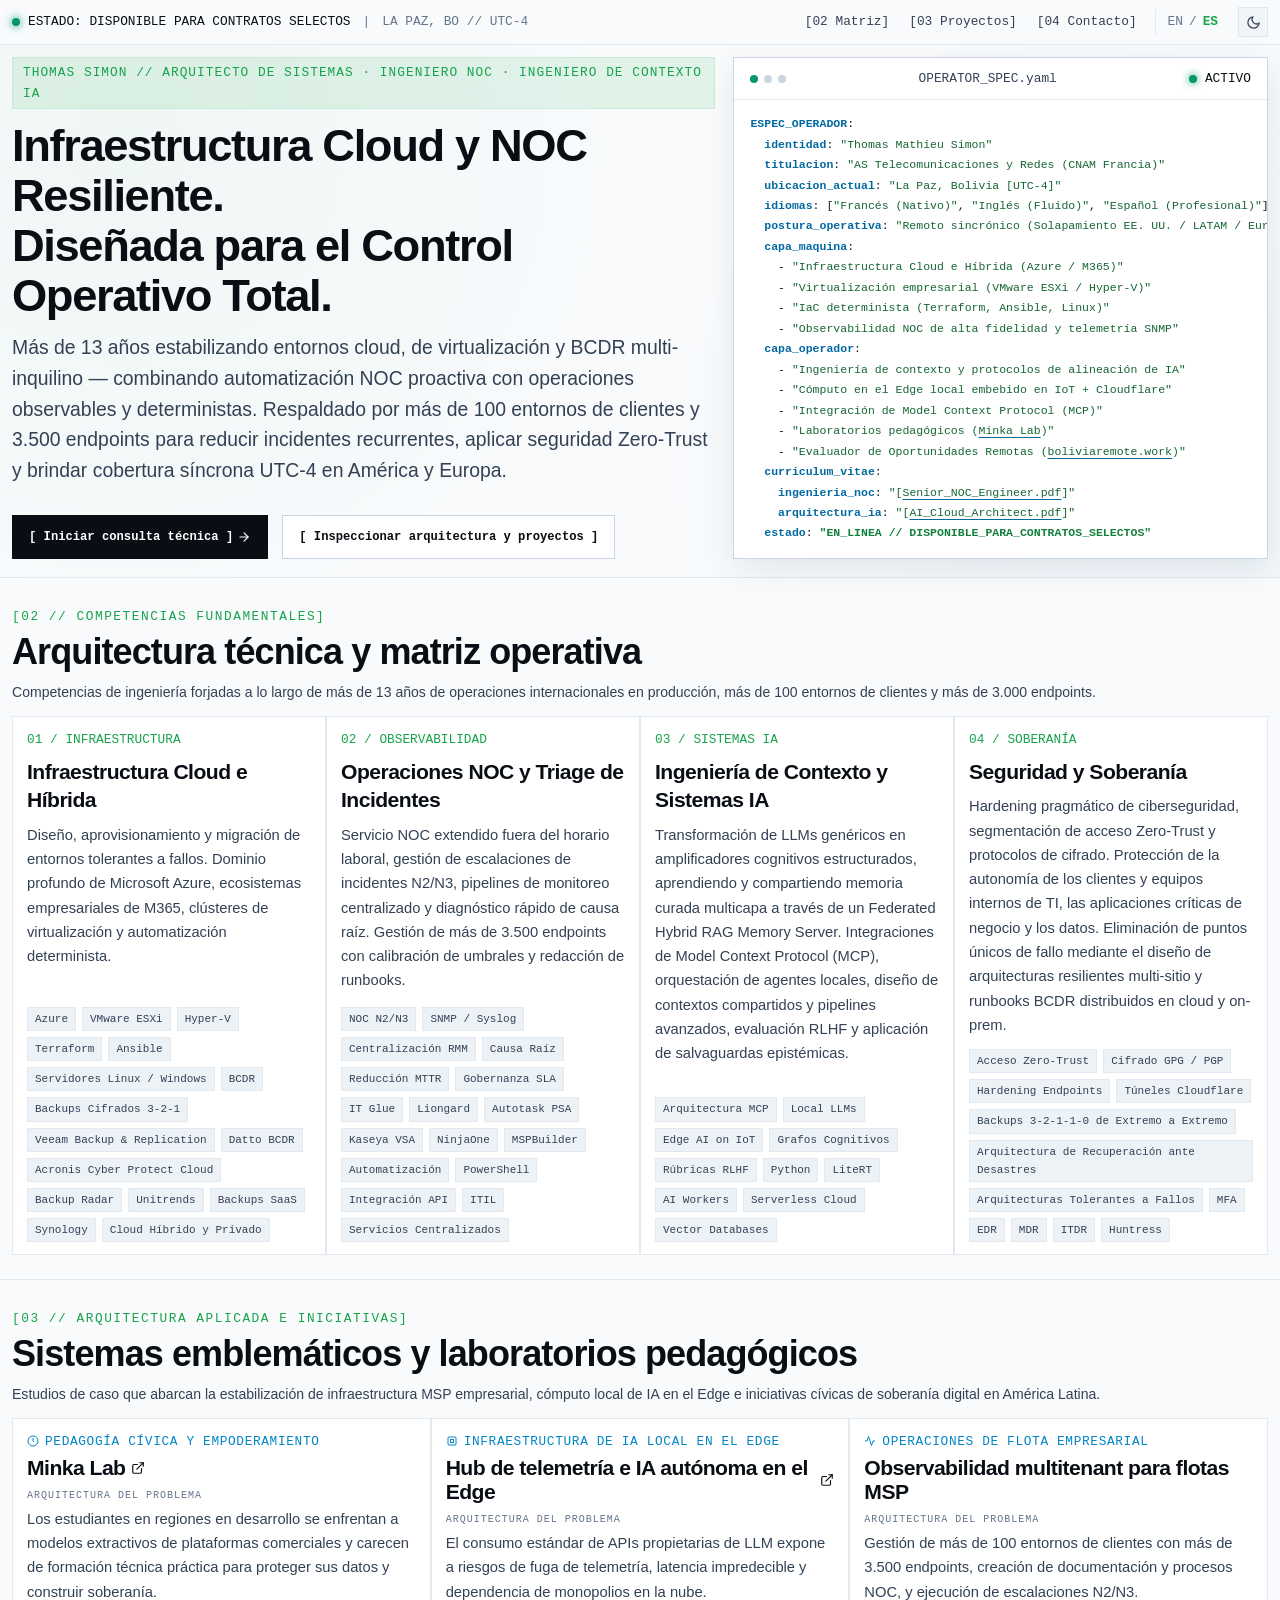
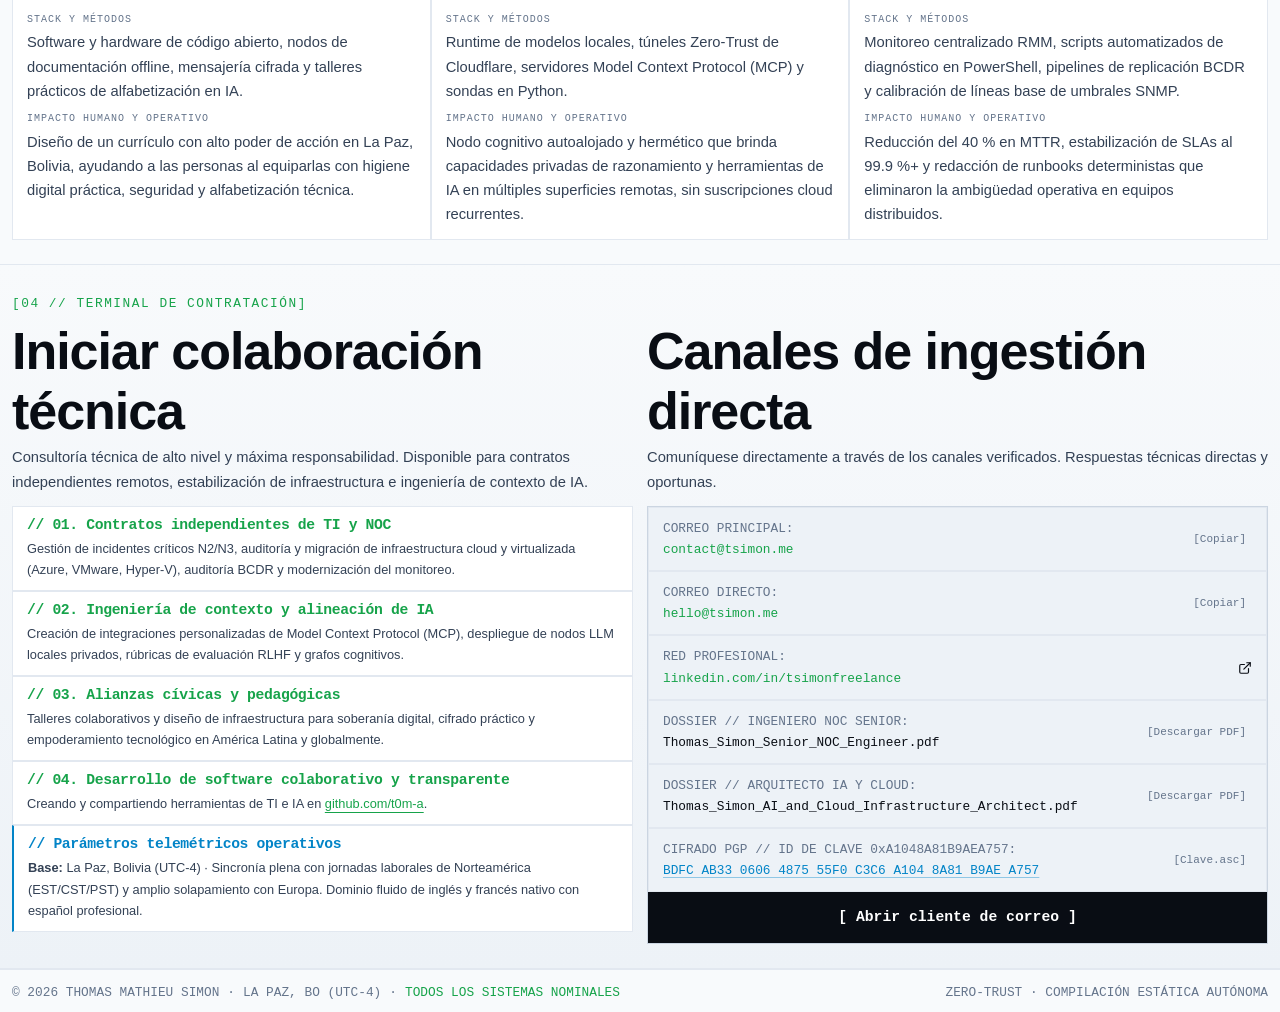
==== commit 91e6241a: "Remove FR link from top navigation bar while keeping fr.html" ====
--- a/es.html
+++ b/es.html
@@ -79,7 +79,6 @@
 
           <div class="lang-indicator" title="Cambiar idioma">
             <a href="index.html" aria-label="English">EN</a> /
-            <a href="fr.html" aria-label="Français">FR</a> /
             <a href="es.html" class="active" aria-label="Español">ES</a>
           </div>
 
